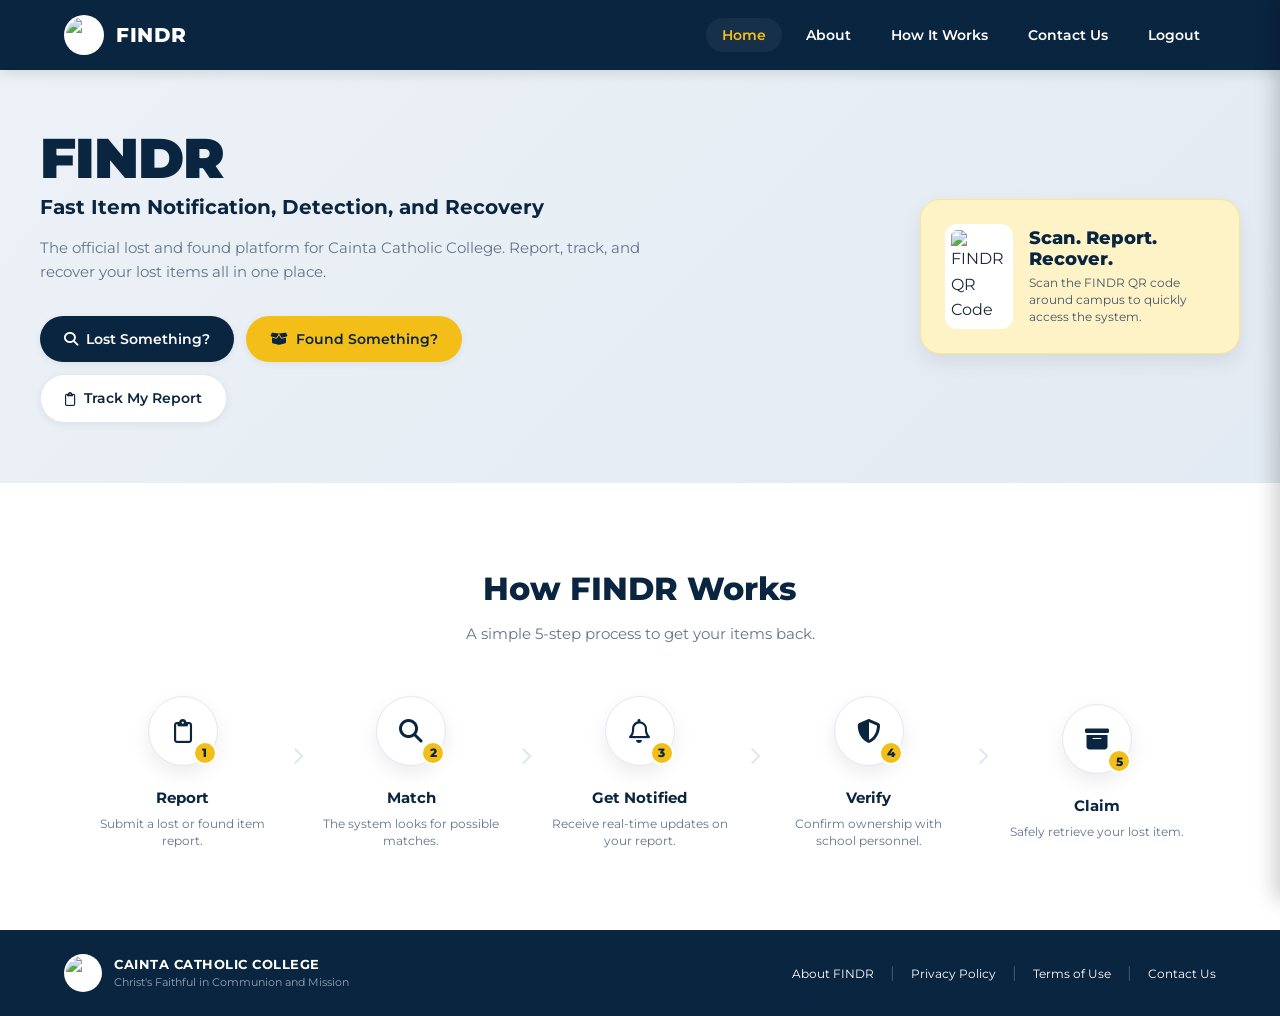
==== frontend/dashboard/dashboard.html @ 92740229 "Initial commit: project structure, requirements, seed script, and configs" ====
<!DOCTYPE html>
<html lang="en">
<head>
    <meta charset="UTF-8">
    <meta name="viewport" content="width=device-width, initial-scale=1.0">
    <title>FINDR | Home</title>
    <link href="https://fonts.googleapis.com/css2?family=Montserrat:wght@400;500;600;700;800;900&display=swap" rel="stylesheet">
    <link rel="stylesheet" href="https://cdnjs.cloudflare.com/ajax/libs/font-awesome/6.4.0/css/all.min.css">
    <link rel="stylesheet" href="styledash.css">
</head>
<body>

    <header class="navbar-wrapper">
        <nav class="navbar">
            <div class="brand">
                <a href="#home">
                    <img src="https://www.caintacatholiccollege.edu.ph/wp-content/uploads/2023/09/seal2-1.png" alt="CCC Logo" class="brand-logo">
                    <span>FINDR</span>
                </a>
            </div>

            <ul class="nav-links hide-on-mobile">
                <li><a href="#home" class="active">Home</a></li>
                <li><a href="#about">About</a></li>
                <li><a href="#how-it-works">How It Works</a></li>
                <li><a href="#contact">Contact Us</a></li>
                <li><a href="#" class="btn-logout">Logout</a></li>
            </ul>

            <button class="menu-button" onclick="toggleSidebar()" aria-label="Open menu">
                <i class="fa-solid fa-bars"></i>
            </button>
        </nav>
    </header>

    <div class="overlay" id="overlay" onclick="toggleSidebar()"></div>
    <aside class="sidebar" id="sidebar">
        <button class="close-button" onclick="toggleSidebar()" aria-label="Close menu">
            <i class="fa-solid fa-xmark"></i>
        </button>
        <ul class="sidebar-links">
            <li><a href="#home" onclick="toggleSidebar()">Home</a></li>
            <li><a href="#about" onclick="toggleSidebar()">About</a></li>
            <li><a href="#how-it-works" onclick="toggleSidebar()">How It Works</a></li>
            <li><a href="#contact" onclick="toggleSidebar()">Contact Us</a></li>
            <li><a href="#" onclick="toggleSidebar()">Logout</a></li>
        </ul>
    </aside>

    <main>

        <section class="hero" id="home">
            <div class="hero-container">
                <div class="hero-text">
                    <h1 class="hero-title">FINDR</h1>
                    <h2 class="hero-subtitle">Fast Item Notification, Detection, and Recovery</h2>
                    <p class="hero-description">
                        The official lost and found platform for Cainta Catholic College. Report, track, and recover your lost items all in one place.
                    </p>
                    <div class="hero-buttons">
                        <a href="#" class="btn btn-dark">
                            <i class="fa-solid fa-magnifying-glass"></i> Lost Something?
                        </a>
                        <a href="#" class="btn btn-yellow">
                            <i class="fa-solid fa-box-open"></i> Found Something?
                        </a>
                        <a href="#" class="btn btn-white">
                            <i class="fa-regular fa-clipboard"></i> Track My Report
                        </a>
                    </div>
                </div>

                <div class="qr-card">
                    <div class="qr-code">
                        <img src="https://api.qrserver.com/v1/create-qr-code/?size=120x120&data=https://findr.ccc.edu.ph" alt="FINDR QR Code">
                    </div>
                    <div class="qr-info">
                        <h3>Scan. Report.<br>Recover.</h3>
                        <p>Scan the FINDR QR code around campus to quickly access the system.</p>
                    </div>
                </div>
            </div>
        </section>

        <section class="how-it-works" id="how-it-works">
            <div class="section-header">
                <h2 class="section-title">How FINDR Works</h2>
                <p class="section-desc">A simple 5-step process to get your items back.</p>
            </div>

            <div class="steps-wrapper">
                <div class="step-item">
                    <div class="step-icon-box">
                        <i class="fa-regular fa-clipboard"></i>
                        <span class="step-badge">1</span>
                    </div>
                    <h3 class="step-title">Report</h3>
                    <p class="step-text">Submit a lost or found item report.</p>
                </div>

                <div class="step-arrow"><i class="fa-solid fa-chevron-right"></i></div>

                <div class="step-item">
                    <div class="step-icon-box">
                        <i class="fa-solid fa-magnifying-glass"></i>
                        <span class="step-badge">2</span>
                    </div>
                    <h3 class="step-title">Match</h3>
                    <p class="step-text">The system looks for possible matches.</p>
                </div>

                <div class="step-arrow"><i class="fa-solid fa-chevron-right"></i></div>

                <div class="step-item">
                    <div class="step-icon-box">
                        <i class="fa-regular fa-bell"></i>
                        <span class="step-badge">3</span>
                    </div>
                    <h3 class="step-title">Get Notified</h3>
                    <p class="step-text">Receive real-time updates on your report.</p>
                </div>

                <div class="step-arrow"><i class="fa-solid fa-chevron-right"></i></div>

                <div class="step-item">
                    <div class="step-icon-box">
                        <i class="fa-solid fa-shield-halved"></i>
                        <span class="step-badge">4</span>
                    </div>
                    <h3 class="step-title">Verify</h3>
                    <p class="step-text">Confirm ownership with school personnel.</p>
                </div>

                <div class="step-arrow"><i class="fa-solid fa-chevron-right"></i></div>

                <div class="step-item">
                    <div class="step-icon-box">
                        <i class="fa-solid fa-box-archive"></i>
                        <span class="step-badge">5</span>
                    </div>
                    <h3 class="step-title">Claim</h3>
                    <p class="step-text">Safely retrieve your lost item.</p>
                </div>
            </div>
        </section>
    </main>

    <footer id="contact">
        <div class="footer-container">
            <div class="footer-brand">
                <img src="https://www.caintacatholiccollege.edu.ph/wp-content/uploads/2023/09/seal2-1.png" alt="CCC Crest">
                <div class="footer-brand-text">
                    <strong>CAINTA CATHOLIC COLLEGE</strong>
                    <span>Christ's Faithful in Communion and Mission</span>
                </div>
            </div>

            <ul class="footer-links">
                <li><a href="#about">About FINDR</a></li>
                <li><a href="#privacy-policy">Privacy Policy</a></li>
                <li><a href="#terms-of-use">Terms of Use</a></li>
                <li><a href="#contact">Contact Us</a></li>
            </ul>
        </div>
    </footer>

    <script>
        function toggleSidebar() {
            const sidebar = document.getElementById('sidebar');
            const overlay = document.getElementById('overlay');
            sidebar.classList.toggle('active');
            overlay.classList.toggle('active');
        }
    </script>
</body>
</html>
---- frontend/dashboard/styledash.css ----
@import url('https://fonts.googleapis.com/css2?family=Montserrat:wght@400;500;600;700;800;900&display=swap');

:root {
    --primary: #0A2540;
    --primary-hover: #0d3257;
    --accent-yellow: #F4BE19;
    --accent-yellow-hover: #e0ac10;
    --text-dark: #1e293b;
    --text-muted: #64748b;
    --text-light: #f8fafc;
    --white: #ffffff;
    --border-color: #e2e8f0;
    --shadow-sm: 0 2px 8px rgba(0, 0, 0, 0.06);
    --shadow-md: 0 8px 20px rgba(0, 0, 0, 0.08);
    --transition: all 0.25s ease-in-out;
}

/* Reset & Base Styles */
* {
    margin: 0;
    padding: 0;
    box-sizing: border-box;
    font-family: 'Montserrat', sans-serif;
}

html {
    scroll-behavior: smooth;
}

body {
    min-height: 100vh;
    margin: auto;
    line-height: 1.6;
    background-color: #f8fafc;
    color: var(--text-dark);
    display: flex;
    flex-direction: column;
    padding-top: 70px;
    position: relative;
}

body::before {
    content: "";
    position: absolute;
    inset: 0;
    background: url("https://www.caintacatholiccollege.edu.ph/wp-content/uploads/2023/09/SHS_Building.jpg") center/cover no-repeat;
    opacity: 100%;
    z-index: -1;
    pointer-events: none;
}

.navbar-wrapper {
    position: fixed;
    top: 0;
    left: 0;
    width: 100%;
    height: 70px;
    background-color: var(--primary);
    box-shadow: 0 4px 12px rgba(0, 0, 0, 0.1);
    z-index: 1000;
}

.navbar {
    max-width: 1200px;
    height: 100%;
    margin: 0 auto;
    padding: 0 24px;
    display: flex;
    justify-content: space-between;
    align-items: center;
}

ul.navbar {
    display: flex;
    justify-content: flex-end; 
    align-items: center;
    list-style: none;
    height: 70px; 
    width: 100%;
    margin: 0;
    padding: 0;
}

ul.navbar li.brand {
    margin-right: auto; 
}

ul.navbar li.brand a {
    display: flex;
    align-items: center;
    gap: 10px;
    font-weight: 700;
    font-size: 1.25rem;
    color: var(--white);
    text-decoration: none;
}

ul.navbar li {
    height: 100%;
}

ul.navbar li a {
    height: 100%;
    padding: 0 15px;
    display: flex;
    align-items: center;
    color: var(--white);
    text-decoration: none;
    font-weight: 500;
    transition: background-color var(--transition-speed);
}

ul.navbar li a:hover {
    background-color: var(--primary-hover);
}

.brand a {
    display: flex;
    align-items: center;
    gap: 12px;
    color: var(--white);
    font-size: 1.25rem;
    font-weight: 800;
    text-decoration: none;
    letter-spacing: 0.5px;
}

.brand-logo {
    height: 40px;
    width: 40px;
    border-radius: 50%;
    background: var(--white);
    padding: 2px;
}

.nav-links {
    display: flex;
    align-items: center;
    gap: 8px;
    list-style: none;
}

.nav-links a {
    color: var(--white);
    text-decoration: none;
    font-size: 14px;
    font-weight: 600;
    padding: 8px 16px;
    border-radius: 20px;
    transition: var(--transition);
}

.nav-links a:hover, 
.nav-links a.active {
    color: var(--accent-yellow);
    background-color: rgba(255, 255, 255, 0.05);
}

.menu-button {
    display: none;
    background: none;
    border: none;
    color: var(--white);
    font-size: 24px;
    cursor: pointer;
}

.overlay {
    position: fixed;
    inset: 0;
    background: rgba(0, 0, 0, 0.4);
    backdrop-filter: blur(4px);
    z-index: 1001;
    opacity: 0;
    visibility: hidden;
    transition: var(--transition);
}

.overlay.active {
    opacity: 1;
    visibility: visible;
}

.sidebar {
    position: fixed;
    top: 0;
    right: 0;
    height: 100vh;
    width: 280px;
    background-color: var(--primary);
    box-shadow: -5px 0 20px rgba(0, 0, 0, 0.2);
    z-index: 1002;
    padding: 24px;
    transform: translateX(100%);
    transition: transform 0.3s cubic-bezier(0.4, 0, 0.2, 1);
}

.sidebar.active {
    transform: translateX(0);
}

.close-button {
    background: none;
    border: none;
    color: var(--white);
    font-size: 24px;
    float: right;
    cursor: pointer;
    margin-bottom: 24px;
}

.sidebar-links {
    list-style: none;
    clear: both;
}

.sidebar-links a {
    display: block;
    padding: 14px 0;
    color: var(--white);
    text-decoration: none;
    font-size: 16px;
    font-weight: 600;
    border-bottom: 1px solid rgba(255, 255, 255, 0.1);
    transition: var(--transition);
}

.sidebar-links a:hover {
    color: var(--accent-yellow);
    padding-left: 8px;
}

.hero {
    padding: 60px 24px;
    background: linear-gradient(135deg, rgba(235, 241, 246, 0.95) 0%, rgba(225, 233, 242, 0.95) 100%);
}

.hero-container {
    max-width: 1200px;
    margin: 0 auto;
    display: flex;
    justify-content: space-between;
    align-items: center;
    gap: 40px;
}

.hero-text {
    flex: 1;
    max-width: 600px;
}

.hero-title {
    font-size: 3.5rem;
    font-weight: 900;
    color: var(--primary);
    line-height: 1;
    margin-bottom: 8px;
    letter-spacing: -1px;
}

.hero-subtitle {
    font-size: 1.25rem;
    font-weight: 700;
    color: var(--primary);
    margin-bottom: 16px;
    line-height: 1.3;
}

.hero-description {
    font-size: 15px;
    color: var(--text-muted);
    margin-bottom: 32px;
}

.hero-buttons {
    display: flex;
    gap: 12px;
    flex-wrap: wrap;
}

.btn {
    padding: 12px 24px;
    border-radius: 30px;
    font-weight: 600;
    font-size: 14px;
    text-decoration: none;
    display: inline-flex;
    align-items: center;
    gap: 8px;
    transition: var(--transition);
    box-shadow: var(--shadow-sm);
}

.btn:hover {
    transform: translateY(-2px);
    box-shadow: var(--shadow-md);
}

.btn-dark {
    background-color: var(--primary);
    color: var(--white);
}

.btn-dark:hover {
    background-color: var(--primary-hover);
}

.btn-yellow {
    background-color: var(--accent-yellow);
    color: var(--primary);
}

.btn-yellow:hover {
    background-color: var(--accent-yellow-hover);
}

.btn-white {
    background-color: var(--white);
    color: var(--primary);
    border: 1px solid var(--border-color);
}

.btn-white:hover {
    background-color: var(--text-light);
}

.qr-card {
    flex: 0 0 320px;
    background-color: #fef3c7;
    border: 1px solid #fde68a;
    border-radius: 20px;
    padding: 24px;
    display: flex;
    gap: 16px;
    align-items: center;
    box-shadow: var(--shadow-md);
}

.qr-code img {
    border-radius: 12px;
    background: var(--white);
    padding: 6px;
    display: block;
}

.qr-info h3 {
    font-size: 1.1rem;
    font-weight: 800;
    color: var(--primary);
    line-height: 1.2;
    margin-bottom: 6px;
}

.qr-info p {
    font-size: 12px;
    color: #475569;
    line-height: 1.4;
}

.how-it-works {
    padding: 80px 24px;
    background-color: var(--white);
}

.section-header {
    text-align: center;
    margin-bottom: 50px;
}

.section-title {
    font-size: 2rem;
    font-weight: 800;
    color: var(--primary);
    margin-bottom: 8px;
}

.section-desc {
    font-size: 15px;
    color: var(--text-muted);
}

.steps-wrapper {
    max-width: 1100px;
    margin: 0 auto;
    display: flex;
    align-items: center;
    justify-content: space-between;
    gap: 16px;
}

.step-item {
    flex: 1;
    display: flex;
    flex-direction: column;
    align-items: center;
    text-align: center;
}

.step-icon-box {
    width: 70px;
    height: 70px;
    background-color: var(--white);
    border-radius: 50%;
    display: flex;
    justify-content: center;
    align-items: center;
    box-shadow: var(--shadow-md);
    margin-bottom: 20px;
    position: relative;
    color: var(--primary);
    font-size: 24px;
    border: 1px solid var(--border-color);
}

.step-badge {
    position: absolute;
    bottom: 0;
    right: 0;
    width: 24px;
    height: 24px;
    background-color: var(--accent-yellow);
    color: var(--primary);
    border-radius: 50%;
    font-size: 12px;
    font-weight: 800;
    display: flex;
    justify-content: center;
    align-items: center;
    border: 2px solid var(--white);
}

.step-title {
    font-size: 15px;
    font-weight: 700;
    color: var(--primary);
    margin-bottom: 6px;
}

.step-text {
    font-size: 12px;
    color: var(--text-muted);
    line-height: 1.4;
}

.step-arrow {
    color: var(--border-color);
    font-size: 18px;
    margin-top: -30px;
}

footer {
    background-color: var(--primary);
    color: var(--white);
    padding: 24px 0;
    margin-top: auto;
}

.footer-container {
    max-width: 1200px;
    margin: 0 auto;
    padding: 0 24px;
    display: flex;
    justify-content: space-between;
    align-items: center;
    flex-wrap: wrap;
    gap: 20px;
}

.footer-brand {
    display: flex;
    align-items: center;
    gap: 12px;
}

.footer-brand img {
    height: 38px;
    width: 38px;
    border-radius: 50%;
    background: var(--white);
    padding: 2px;
}

.footer-brand-text {
    display: flex;
    flex-direction: column;
}

.footer-brand-text strong {
    font-size: 13px;
    letter-spacing: 0.5px;
}

.footer-brand-text span {
    font-size: 11px;
    color: #94a3b8;
}

.footer-links {
    display: flex;
    align-items: center;
    gap: 16px;
    list-style: none;
}

.footer-links li:not(:last-child)::after {
    content: "|";
    margin-left: 16px;
    color: #475569;
}

.footer-links a {
    color: var(--white);
    text-decoration: none;
    font-size: 12px;
    transition: var(--transition);
}

.footer-links a:hover {
    color: var(--accent-yellow);
}

@media (max-width: 992px) {
    .hide-on-mobile {
        display: none;
    }

    .menu-button {
        display: block;
    }

    .hero-container {
        flex-direction: column;
        text-align: center;
    }

    .hero-text {
        max-width: 100%;
    }

    .hero-buttons {
        justify-content: center;
    }

    .qr-card {
        width: 100%;
        max-width: 400px;
    }

    .steps-wrapper {
        flex-direction: column;
        gap: 32px;
    }

    .step-arrow {
        transform: rotate(90deg);
        margin-top: 0;
    }
}

@media (max-width: 600px) {
    .hero-title {
        font-size: 2.5rem;
    }

    .footer-container {
        flex-direction: column;
        text-align: center;
    }

    .footer-brand {
        flex-direction: column;
    }

    .footer-links {
        flex-wrap: wrap;
        justify-content: center;
    }

    .footer-links li:not(:last-child)::after {
        display: none;
    }
}
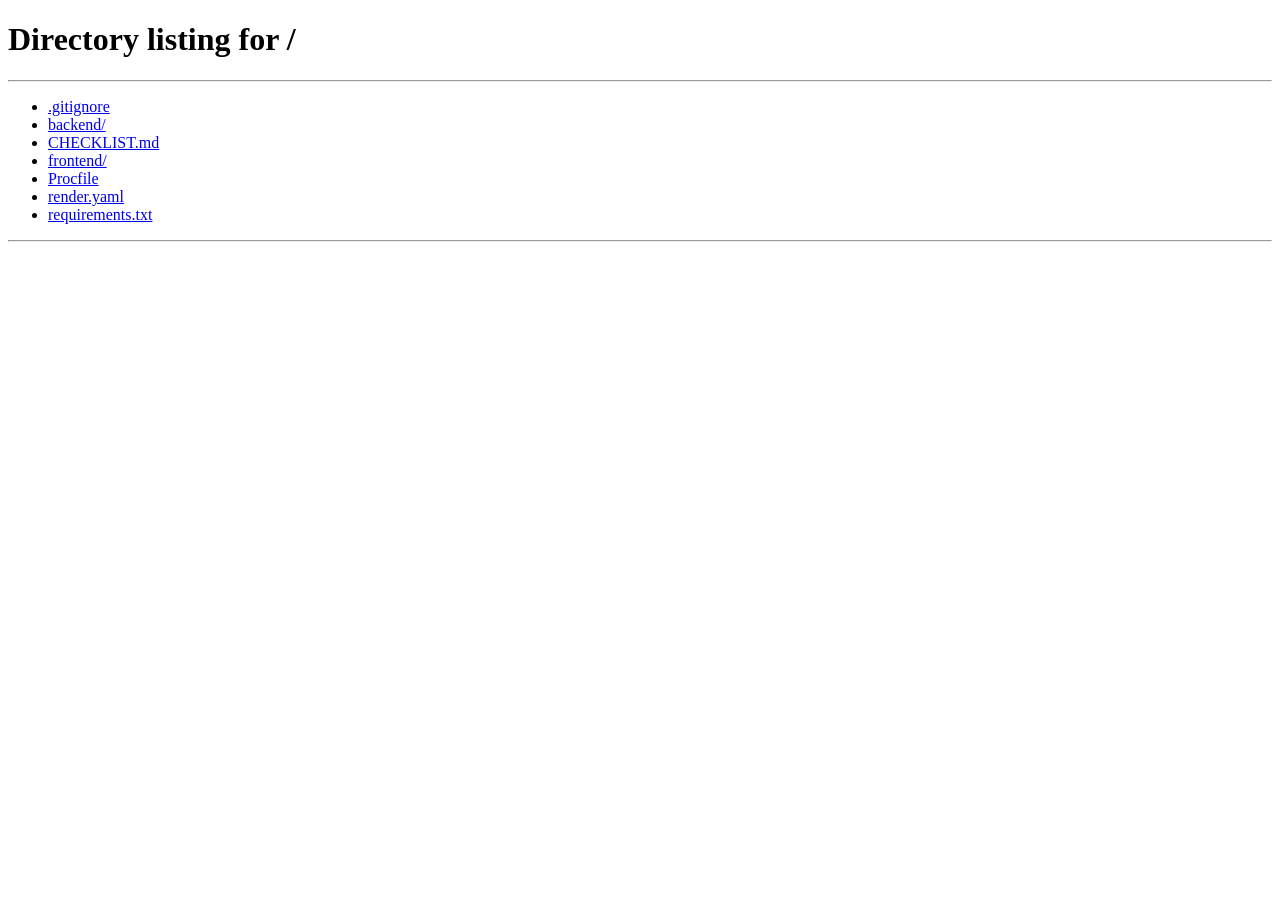
==== commit 5843811f: "feat(frontend): implement Stage 4 login & registration with new #FFCE1B palette" ====
--- a/frontend/dashboard/dashboard.html
+++ b/frontend/dashboard/dashboard.html
@@ -21,10 +21,9 @@
 
             <ul class="nav-links hide-on-mobile">
                 <li><a href="#home" class="active">Home</a></li>
-                <li><a href="#about">About</a></li>
                 <li><a href="#how-it-works">How It Works</a></li>
                 <li><a href="#contact">Contact Us</a></li>
-                <li><a href="#" class="btn-logout">Logout</a></li>
+                <li><a href="#" class="btn-logout" id="logout-btn">Logout</a></li>
             </ul>
 
             <button class="menu-button" onclick="toggleSidebar()" aria-label="Open menu">
@@ -40,10 +39,9 @@
         </button>
         <ul class="sidebar-links">
             <li><a href="#home" onclick="toggleSidebar()">Home</a></li>
-            <li><a href="#about" onclick="toggleSidebar()">About</a></li>
             <li><a href="#how-it-works" onclick="toggleSidebar()">How It Works</a></li>
             <li><a href="#contact" onclick="toggleSidebar()">Contact Us</a></li>
-            <li><a href="#" onclick="toggleSidebar()">Logout</a></li>
+            <li><a href="#" id="sidebar-logout-btn" onclick="toggleSidebar()">Logout</a></li>
         </ul>
     </aside>
 
@@ -156,7 +154,6 @@
             </div>
 
             <ul class="footer-links">
-                <li><a href="#about">About FINDR</a></li>
                 <li><a href="#privacy-policy">Privacy Policy</a></li>
                 <li><a href="#terms-of-use">Terms of Use</a></li>
                 <li><a href="#contact">Contact Us</a></li>
@@ -164,6 +161,7 @@
         </div>
     </footer>
 
+    <script src="scriptdash.js"></script>
     <script>
         function toggleSidebar() {
             const sidebar = document.getElementById('sidebar');
--- a/frontend/dashboard/styledash.css
+++ b/frontend/dashboard/styledash.css
@@ -1,17 +1,18 @@
 @import url('https://fonts.googleapis.com/css2?family=Montserrat:wght@400;500;600;700;800;900&display=swap');
 
 :root {
-    --primary: #0A2540;
-    --primary-hover: #0d3257;
-    --accent-yellow: #F4BE19;
-    --accent-yellow-hover: #e0ac10;
-    --text-dark: #1e293b;
-    --text-muted: #64748b;
-    --text-light: #f8fafc;
-    --white: #ffffff;
-    --border-color: #e2e8f0;
-    --shadow-sm: 0 2px 8px rgba(0, 0, 0, 0.06);
-    --shadow-md: 0 8px 20px rgba(0, 0, 0, 0.08);
+    --primary: #0B2038;
+    --primary-hover: #133256;
+    --accent-yellow: #FFCE1B;
+    --accent-yellow-hover: #E5B710;
+    --accent-gold-dark: #C89C06;
+    --text-dark: #0F172A;
+    --text-muted: #64748B;
+    --text-light: #F8FAFC;
+    --white: #FFFFFF;
+    --border-color: #E2E8F0;
+    --shadow-sm: 0 2px 8px rgba(11, 32, 56, 0.06);
+    --shadow-md: 0 8px 20px rgba(11, 32, 56, 0.1);
     --transition: all 0.25s ease-in-out;
 }
 
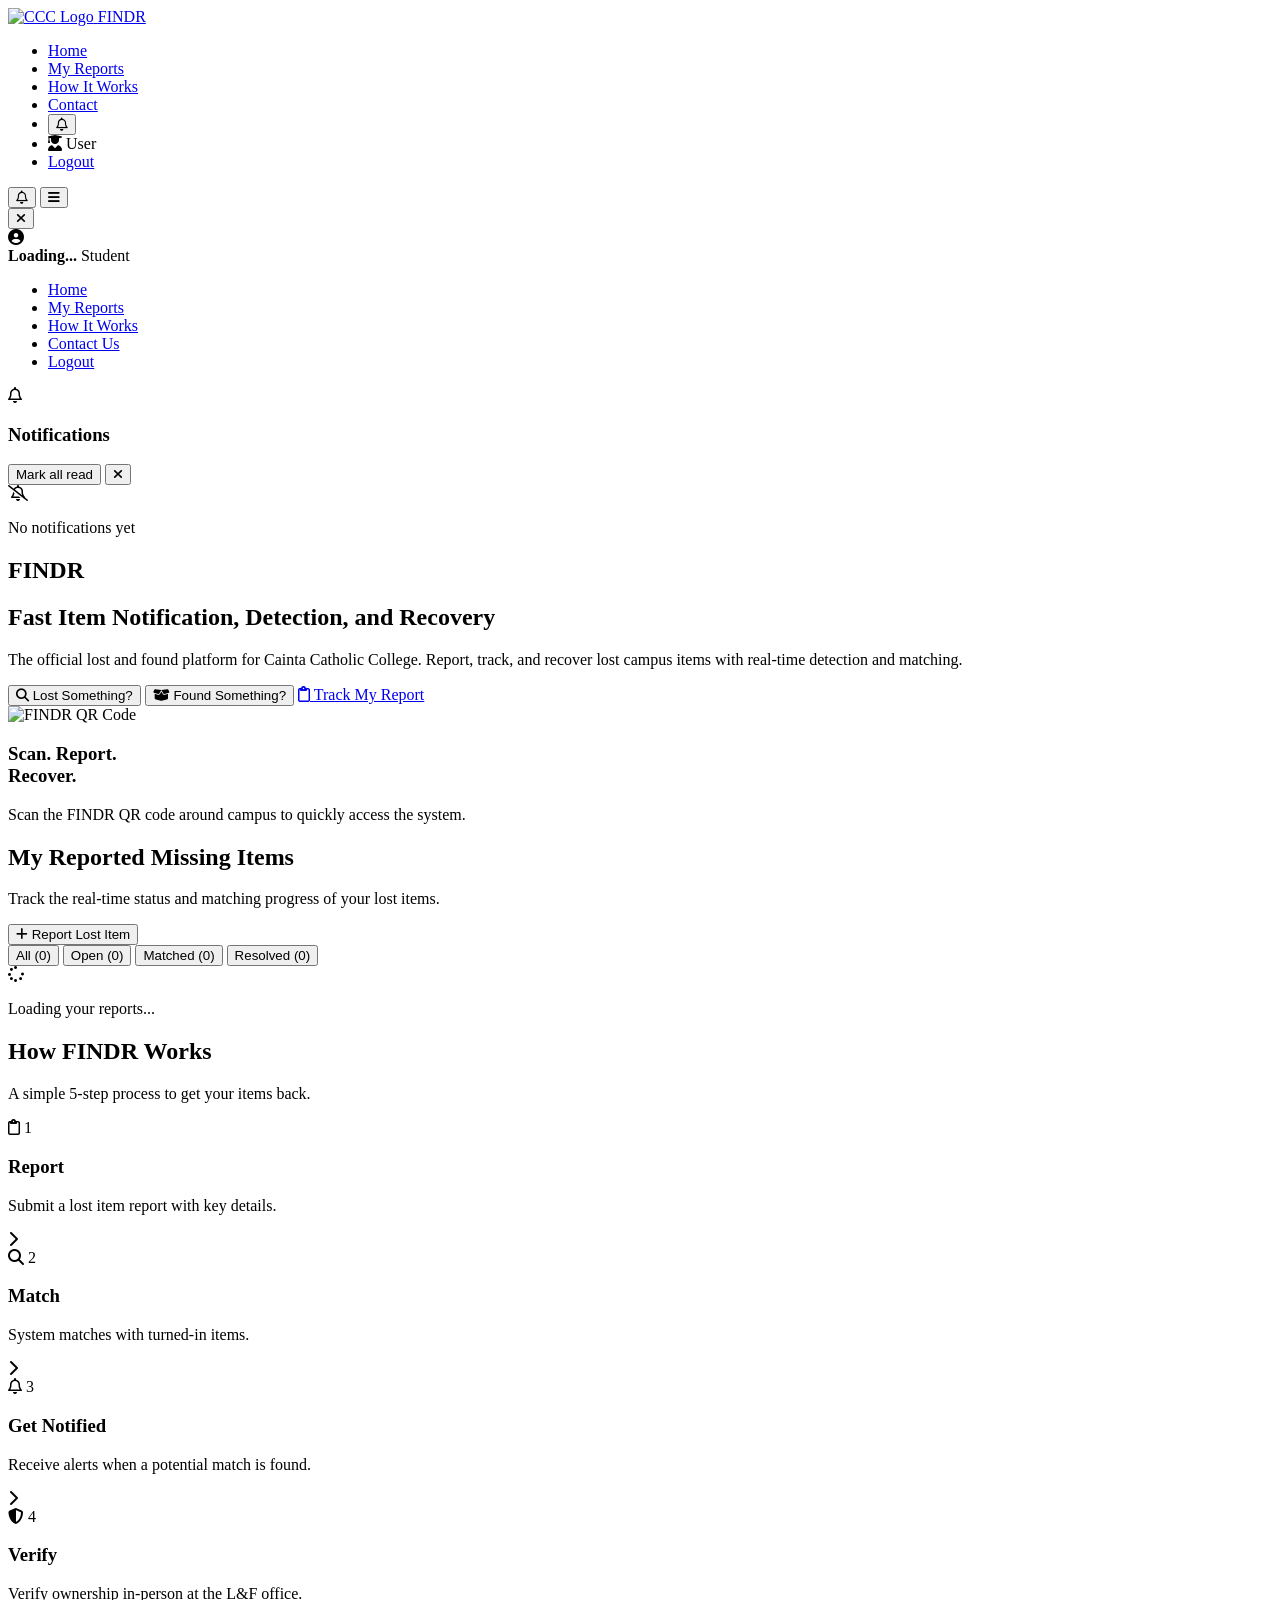
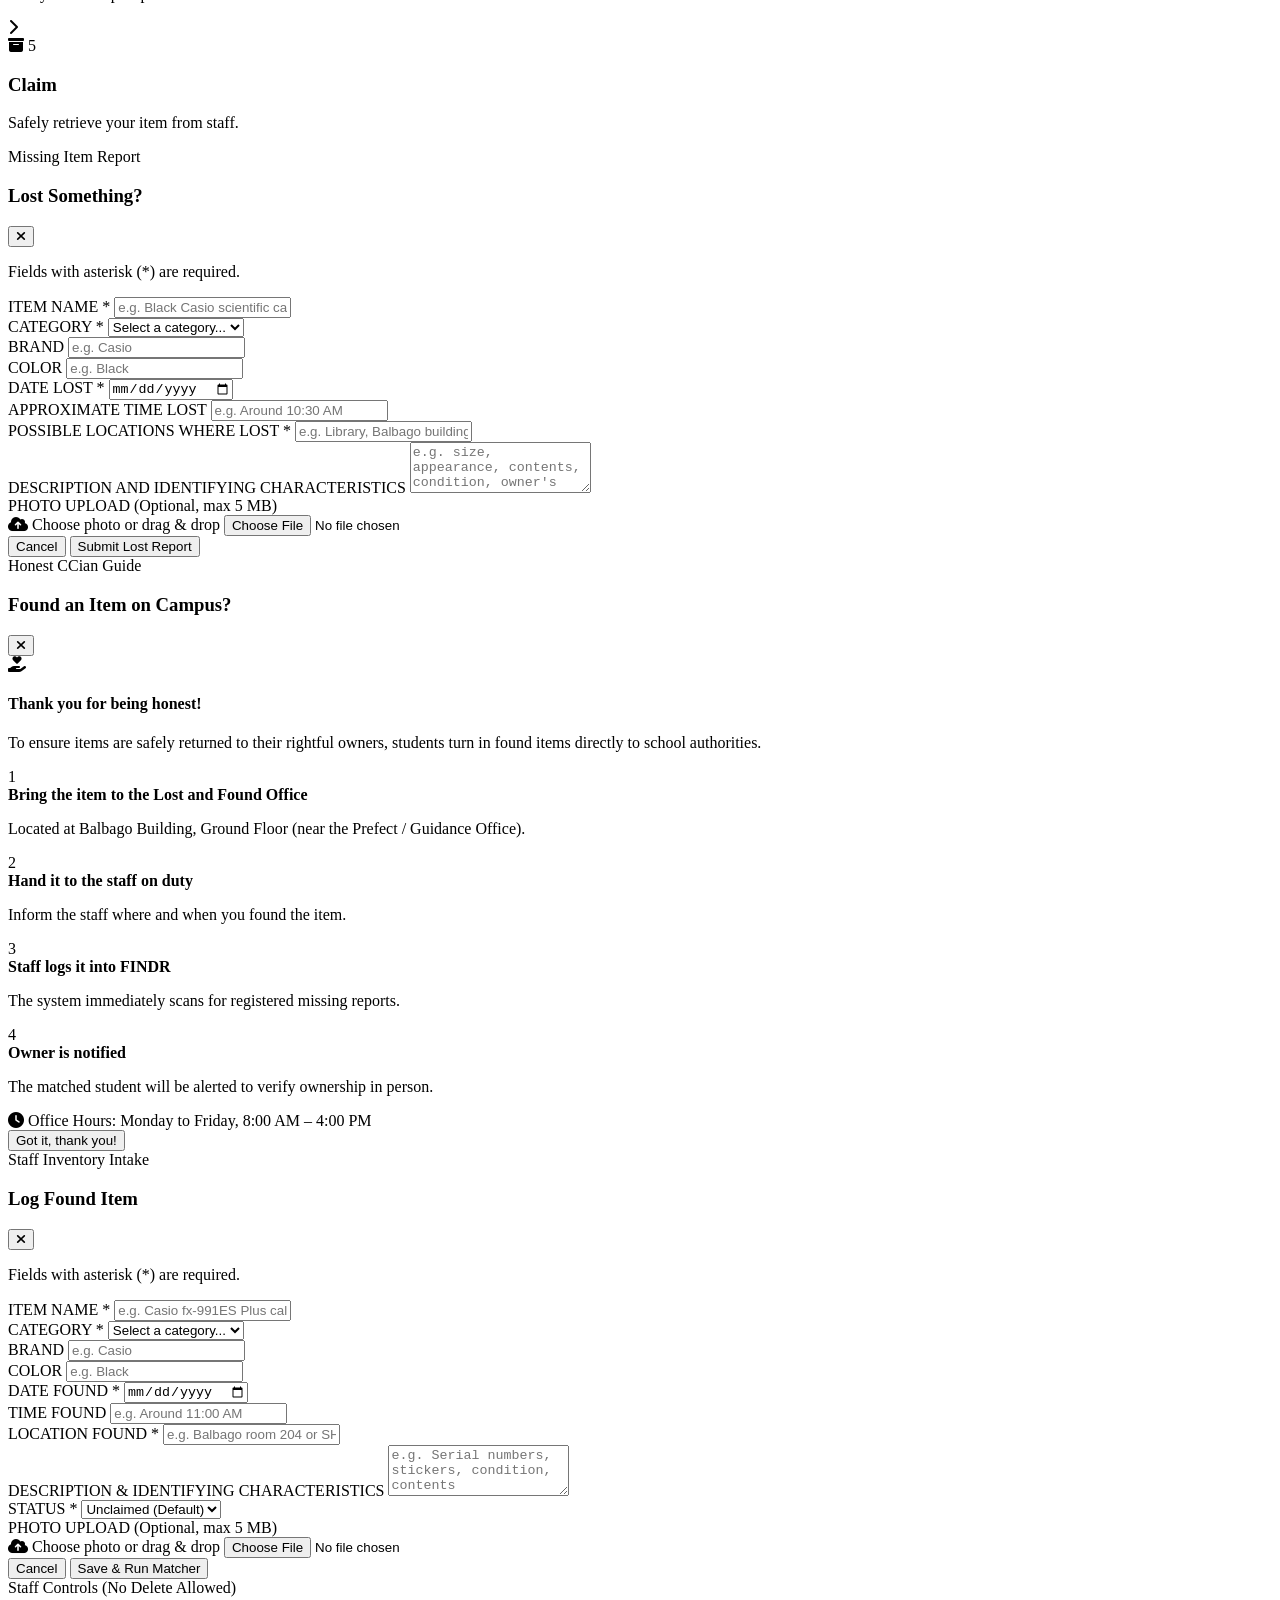
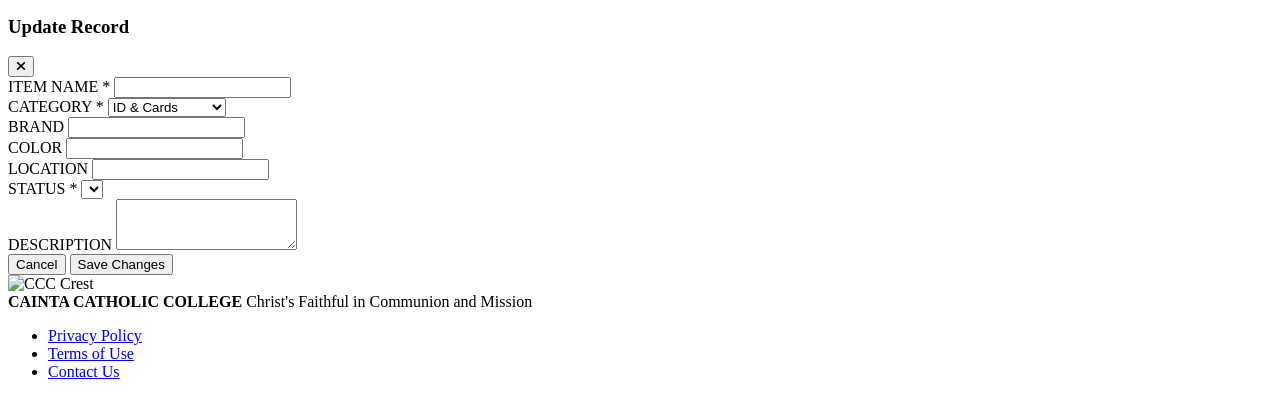
==== commit b6874bed: "fix(static): add explicit routes for style.css, script.js, styledash.css, and scriptdash.js" ====
--- a/frontend/dashboard/dashboard.html
+++ b/frontend/dashboard/dashboard.html
@@ -3,13 +3,14 @@
 <head>
     <meta charset="UTF-8">
     <meta name="viewport" content="width=device-width, initial-scale=1.0">
-    <title>FINDR | Home</title>
+    <title>FINDR | Campus Lost & Found</title>
     <link href="https://fonts.googleapis.com/css2?family=Montserrat:wght@400;500;600;700;800;900&display=swap" rel="stylesheet">
     <link rel="stylesheet" href="https://cdnjs.cloudflare.com/ajax/libs/font-awesome/6.4.0/css/all.min.css">
-    <link rel="stylesheet" href="styledash.css">
+    <link rel="stylesheet" href="/styledash.css">
 </head>
 <body>
 
+    <!-- Fixed Header -->
     <header class="navbar-wrapper">
         <nav class="navbar">
             <div class="brand">
@@ -21,48 +22,109 @@
 
             <ul class="nav-links hide-on-mobile">
                 <li><a href="#home" class="active">Home</a></li>
+                <!-- Nav link dynamically labeled for student vs staff -->
+                <li><a href="#main-section" id="nav-main-link">My Reports</a></li>
                 <li><a href="#how-it-works">How It Works</a></li>
-                <li><a href="#contact">Contact Us</a></li>
+                <li><a href="#contact">Contact</a></li>
+                
+                <!-- Notification Bell -->
+                <li>
+                    <button class="notif-btn" id="notif-toggle-btn" aria-label="Notifications" title="Notifications">
+                        <i class="fa-regular fa-bell"></i>
+                        <span class="notif-badge" id="notif-badge" style="display: none;">0</span>
+                    </button>
+                </li>
+
+                <!-- User Profile Pill -->
+                <li class="user-pill-item">
+                    <div class="user-pill">
+                        <i class="fa-solid fa-user-graduate" id="user-role-icon"></i>
+                        <span id="user-display-name">User</span>
+                    </div>
+                </li>
+
                 <li><a href="#" class="btn-logout" id="logout-btn">Logout</a></li>
             </ul>
 
-            <button class="menu-button" onclick="toggleSidebar()" aria-label="Open menu">
-                <i class="fa-solid fa-bars"></i>
-            </button>
+            <div class="mobile-actions">
+                <button class="notif-btn" id="mobile-notif-btn" aria-label="Notifications">
+                    <i class="fa-regular fa-bell"></i>
+                    <span class="notif-badge" id="mobile-notif-badge" style="display: none;">0</span>
+                </button>
+                <button class="menu-button" onclick="toggleSidebar()" aria-label="Open menu">
+                    <i class="fa-solid fa-bars"></i>
+                </button>
+            </div>
         </nav>
     </header>
 
+    <!-- Mobile Sidebar -->
     <div class="overlay" id="overlay" onclick="toggleSidebar()"></div>
     <aside class="sidebar" id="sidebar">
         <button class="close-button" onclick="toggleSidebar()" aria-label="Close menu">
             <i class="fa-solid fa-xmark"></i>
         </button>
+        <div class="sidebar-user">
+            <i class="fa-solid fa-circle-user"></i>
+            <div>
+                <strong id="sidebar-user-name">Loading...</strong>
+                <span id="sidebar-user-role">Student</span>
+            </div>
+        </div>
         <ul class="sidebar-links">
             <li><a href="#home" onclick="toggleSidebar()">Home</a></li>
+            <li><a href="#main-section" id="sidebar-main-link" onclick="toggleSidebar()">My Reports</a></li>
             <li><a href="#how-it-works" onclick="toggleSidebar()">How It Works</a></li>
             <li><a href="#contact" onclick="toggleSidebar()">Contact Us</a></li>
             <li><a href="#" id="sidebar-logout-btn" onclick="toggleSidebar()">Logout</a></li>
         </ul>
     </aside>
 
+    <!-- Notification Drawer -->
+    <div class="drawer-overlay" id="notif-overlay"></div>
+    <aside class="notif-drawer" id="notif-drawer">
+        <div class="drawer-header">
+            <div class="drawer-title">
+                <i class="fa-regular fa-bell"></i>
+                <h3>Notifications</h3>
+            </div>
+            <div class="drawer-actions">
+                <button class="btn-text" id="mark-all-read-btn">Mark all read</button>
+                <button class="btn-close-drawer" id="close-notif-btn" aria-label="Close notifications">
+                    <i class="fa-solid fa-xmark"></i>
+                </button>
+            </div>
+        </div>
+        <div class="notif-list" id="notif-list">
+            <div class="empty-state">
+                <i class="fa-regular fa-bell-slash"></i>
+                <p>No notifications yet</p>
+            </div>
+        </div>
+    </aside>
+
+    <!-- Main Content -->
     <main>
-
+        <!-- Hero Section -->
         <section class="hero" id="home">
             <div class="hero-container">
                 <div class="hero-text">
                     <h1 class="hero-title">FINDR</h1>
                     <h2 class="hero-subtitle">Fast Item Notification, Detection, and Recovery</h2>
                     <p class="hero-description">
-                        The official lost and found platform for Cainta Catholic College. Report, track, and recover your lost items all in one place.
+                        The official lost and found platform for Cainta Catholic College. Report, track, and recover lost campus items with real-time detection and matching.
                     </p>
                     <div class="hero-buttons">
-                        <a href="#" class="btn btn-dark">
+                        <!-- Student Button (hidden for staff) -->
+                        <button type="button" class="btn btn-dark" id="btn-open-lost-modal">
                             <i class="fa-solid fa-magnifying-glass"></i> Lost Something?
-                        </a>
-                        <a href="#" class="btn btn-yellow">
+                        </button>
+                        <!-- Found Button: Student sees info card, Staff opens logging form -->
+                        <button type="button" class="btn btn-yellow" id="btn-open-found-modal">
                             <i class="fa-solid fa-box-open"></i> Found Something?
-                        </a>
-                        <a href="#" class="btn btn-white">
+                        </button>
+                        <!-- Action link: Student tracks reports, Staff opens tables -->
+                        <a href="#main-section" class="btn btn-white" id="hero-action-link">
                             <i class="fa-regular fa-clipboard"></i> Track My Report
                         </a>
                     </div>
@@ -80,6 +142,213 @@
             </div>
         </section>
 
+        <!-- ========================================== -->
+        <!-- VIEW 1: STUDENT VIEW (Default for Students) -->
+        <!-- ========================================== -->
+        <section class="reports-section" id="student-section">
+            <div class="section-container" id="main-section">
+                <div class="section-header-flex">
+                    <div>
+                        <h2 class="section-title">My Reported Missing Items</h2>
+                        <p class="section-desc">Track the real-time status and matching progress of your lost items.</p>
+                    </div>
+                    <button class="btn btn-yellow" id="btn-quick-report">
+                        <i class="fa-solid fa-plus"></i> Report Lost Item
+                    </button>
+                </div>
+
+                <!-- Status Filter Tabs -->
+                <div class="filter-tabs">
+                    <button class="tab-btn active" data-filter="all">All (<span id="count-all">0</span>)</button>
+                    <button class="tab-btn" data-filter="open">Open (<span id="count-open">0</span>)</button>
+                    <button class="tab-btn" data-filter="matched">Matched (<span id="count-matched">0</span>)</button>
+                    <button class="tab-btn" data-filter="resolved">Resolved (<span id="count-resolved">0</span>)</button>
+                </div>
+
+                <!-- Tickets Grid -->
+                <div class="tickets-grid" id="tickets-grid">
+                    <div class="loading-state">
+                        <i class="fa-solid fa-spinner fa-spin"></i>
+                        <p>Loading your reports...</p>
+                    </div>
+                </div>
+            </div>
+        </section>
+
+        <!-- ========================================== -->
+        <!-- VIEW 2: STAFF VIEW (Displayed for Staff)   -->
+        <!-- ========================================== -->
+        <section class="reports-section" id="staff-section" style="display: none;">
+            <div class="section-container">
+                <div class="section-header-flex">
+                    <div>
+                        <h2 class="section-title">Staff Management Hub</h2>
+                        <p class="section-desc">Manage campus found inventory, monitor student reports, and process verified claims.</p>
+                    </div>
+                    <button class="btn btn-yellow" id="btn-staff-quick-log">
+                        <i class="fa-solid fa-box-archive"></i> Log Found Item
+                    </button>
+                </div>
+
+                <!-- Staff Statistics Overview -->
+                <div class="stats-grid">
+                    <div class="stat-card">
+                        <div class="stat-icon stat-icon-blue">
+                            <i class="fa-solid fa-box-open"></i>
+                        </div>
+                        <div>
+                            <span class="stat-value" id="stat-found-count">0</span>
+                            <span class="stat-label">Lost Items (Found)</span>
+                        </div>
+                    </div>
+                    <div class="stat-card">
+                        <div class="stat-icon stat-icon-gold">
+                            <i class="fa-solid fa-magnifying-glass"></i>
+                        </div>
+                        <div>
+                            <span class="stat-value" id="stat-missing-count">0</span>
+                            <span class="stat-label">Missing Reports</span>
+                        </div>
+                    </div>
+                    <div class="stat-card">
+                        <div class="stat-icon stat-icon-amber">
+                            <i class="fa-solid fa-handshake"></i>
+                        </div>
+                        <div>
+                            <span class="stat-value" id="stat-matches-count">0</span>
+                            <span class="stat-label">Pending Verifications</span>
+                        </div>
+                    </div>
+                    <div class="stat-card">
+                        <div class="stat-icon stat-icon-green">
+                            <i class="fa-solid fa-circle-check"></i>
+                        </div>
+                        <div>
+                            <span class="stat-value" id="stat-returned-count">0</span>
+                            <span class="stat-label">Returned Items</span>
+                        </div>
+                    </div>
+                </div>
+
+                <!-- Staff Table Navigation Tabs -->
+                <div class="staff-tabs">
+                    <button class="staff-tab-btn active" data-tab="lost-items">
+                        <i class="fa-solid fa-box"></i> Found Items Table
+                    </button>
+                    <button class="staff-tab-btn" data-tab="missing-items">
+                        <i class="fa-solid fa-clipboard-list"></i> Missing Reports Table
+                    </button>
+                    <button class="staff-tab-btn" data-tab="matches-verif">
+                        <i class="fa-solid fa-handshake-angle"></i> Matches & Verification
+                    </button>
+                    <button class="staff-tab-btn" data-tab="returned-items">
+                        <i class="fa-solid fa-circle-check"></i> Returned Items Table
+                    </button>
+                </div>
+
+                <!-- Staff Table Search & Filters -->
+                <div class="table-search-bar">
+                    <div class="search-input-wrap">
+                        <i class="fa-solid fa-magnifying-glass"></i>
+                        <input type="text" id="staff-table-search" placeholder="Search by item name, category, brand, or student...">
+                    </div>
+                    <span class="table-records-info" id="table-records-info">Showing records</span>
+                </div>
+
+                <!-- Staff Data Tables Container -->
+                <div class="table-card">
+                    <!-- Tab Pane 1: Lost Item Tickets -->
+                    <div class="table-pane active" id="pane-lost-items">
+                        <div class="table-responsive">
+                            <table class="data-table" id="table-lost-items">
+                                <thead>
+                                    <tr>
+                                        <th>ID</th>
+                                        <th>Item Name</th>
+                                        <th>Category</th>
+                                        <th>Date Found</th>
+                                        <th>Location Found</th>
+                                        <th>Status</th>
+                                        <th>Action</th>
+                                    </tr>
+                                </thead>
+                                <tbody>
+                                    <tr><td colspan="7" class="table-loading">Loading records...</td></tr>
+                                </tbody>
+                            </table>
+                        </div>
+                    </div>
+
+                    <!-- Tab Pane 2: Missing Tickets -->
+                    <div class="table-pane" id="pane-missing-items">
+                        <div class="table-responsive">
+                            <table class="data-table" id="table-missing-items">
+                                <thead>
+                                    <tr>
+                                        <th>ID</th>
+                                        <th>Student ID</th>
+                                        <th>Student Name</th>
+                                        <th>Item Name</th>
+                                        <th>Category</th>
+                                        <th>Date Lost</th>
+                                        <th>Status</th>
+                                        <th>Action</th>
+                                    </tr>
+                                </thead>
+                                <tbody>
+                                    <tr><td colspan="8" class="table-loading">Loading records...</td></tr>
+                                </tbody>
+                            </table>
+                        </div>
+                    </div>
+
+                    <!-- Tab Pane 3: Matches & Verification -->
+                    <div class="table-pane" id="pane-matches-verif">
+                        <div class="table-responsive">
+                            <table class="data-table" id="table-matches">
+                                <thead>
+                                    <tr>
+                                        <th>Match ID</th>
+                                        <th>Missing Ticket (Student)</th>
+                                        <th>Found Item (Staff)</th>
+                                        <th>Score</th>
+                                        <th>Match Status</th>
+                                        <th>In-Person Verification</th>
+                                    </tr>
+                                </thead>
+                                <tbody>
+                                    <tr><td colspan="6" class="table-loading">Loading records...</td></tr>
+                                </tbody>
+                            </table>
+                        </div>
+                    </div>
+
+                    <!-- Tab Pane 4: Returned Items -->
+                    <div class="table-pane" id="pane-returned-items">
+                        <div class="table-responsive">
+                            <table class="data-table" id="table-returned-items">
+                                <thead>
+                                    <tr>
+                                        <th>ID</th>
+                                        <th>Item Name</th>
+                                        <th>Category</th>
+                                        <th>Date Found</th>
+                                        <th>Location Found</th>
+                                        <th>Logged By</th>
+                                        <th>Status</th>
+                                    </tr>
+                                </thead>
+                                <tbody>
+                                    <tr><td colspan="7" class="table-loading">Loading records...</td></tr>
+                                </tbody>
+                            </table>
+                        </div>
+                    </div>
+                </div>
+            </div>
+        </section>
+
+        <!-- How FINDR Works Section -->
         <section class="how-it-works" id="how-it-works">
             <div class="section-header">
                 <h2 class="section-title">How FINDR Works</h2>
@@ -93,7 +362,7 @@
                         <span class="step-badge">1</span>
                     </div>
                     <h3 class="step-title">Report</h3>
-                    <p class="step-text">Submit a lost or found item report.</p>
+                    <p class="step-text">Submit a lost item report with key details.</p>
                 </div>
 
                 <div class="step-arrow"><i class="fa-solid fa-chevron-right"></i></div>
@@ -104,7 +373,7 @@
                         <span class="step-badge">2</span>
                     </div>
                     <h3 class="step-title">Match</h3>
-                    <p class="step-text">The system looks for possible matches.</p>
+                    <p class="step-text">System matches with turned-in items.</p>
                 </div>
 
                 <div class="step-arrow"><i class="fa-solid fa-chevron-right"></i></div>
@@ -115,7 +384,7 @@
                         <span class="step-badge">3</span>
                     </div>
                     <h3 class="step-title">Get Notified</h3>
-                    <p class="step-text">Receive real-time updates on your report.</p>
+                    <p class="step-text">Receive alerts when a potential match is found.</p>
                 </div>
 
                 <div class="step-arrow"><i class="fa-solid fa-chevron-right"></i></div>
@@ -126,7 +395,7 @@
                         <span class="step-badge">4</span>
                     </div>
                     <h3 class="step-title">Verify</h3>
-                    <p class="step-text">Confirm ownership with school personnel.</p>
+                    <p class="step-text">Verify ownership in-person at the L&F office.</p>
                 </div>
 
                 <div class="step-arrow"><i class="fa-solid fa-chevron-right"></i></div>
@@ -137,12 +406,349 @@
                         <span class="step-badge">5</span>
                     </div>
                     <h3 class="step-title">Claim</h3>
-                    <p class="step-text">Safely retrieve your lost item.</p>
+                    <p class="step-text">Safely retrieve your item from staff.</p>
                 </div>
             </div>
         </section>
     </main>
 
+    <!-- Modal 1: "Lost Something?" (Student Missing Report Form) -->
+    <div class="modal-overlay" id="lost-modal-overlay">
+        <div class="modal-container">
+            <div class="modal-header">
+                <div>
+                    <span class="modal-subtitle">Missing Item Report</span>
+                    <h3 class="modal-title">Lost Something?</h3>
+                </div>
+                <button type="button" class="modal-close-btn" id="close-lost-modal-btn" aria-label="Close modal">
+                    <i class="fa-solid fa-xmark"></i>
+                </button>
+            </div>
+            
+            <form id="lost-item-form" class="modal-form" enctype="multipart/form-data">
+                <p class="form-hint">Fields with asterisk (*) are required.</p>
+                
+                <div class="form-group">
+                    <label for="item-name">ITEM NAME *</label>
+                    <input type="text" id="item-name" name="item_name" placeholder="e.g. Black Casio scientific calculator" required>
+                </div>
+
+                <div class="form-group">
+                    <label for="category">CATEGORY *</label>
+                    <select id="category" name="category" required>
+                        <option value="" disabled selected>Select a category...</option>
+                        <option value="ID & Cards">ID & Cards</option>
+                        <option value="Electronics">Electronics</option>
+                        <option value="Clothing">Clothing</option>
+                        <option value="Bags">Bags</option>
+                        <option value="School Supplies">School Supplies</option>
+                        <option value="Books">Books</option>
+                        <option value="Accessories">Accessories</option>
+                        <option value="Sports Gear">Sports Gear</option>
+                        <option value="Personal Items">Personal Items</option>
+                        <option value="Others">Others</option>
+                    </select>
+                </div>
+
+                <div class="form-row">
+                    <div class="form-group flex-1">
+                        <label for="brand">BRAND</label>
+                        <input type="text" id="brand" name="brand" placeholder="e.g. Casio">
+                    </div>
+                    <div class="form-group flex-1">
+                        <label for="color">COLOR</label>
+                        <input type="text" id="color" name="color" placeholder="e.g. Black">
+                    </div>
+                </div>
+
+                <div class="form-row">
+                    <div class="form-group flex-1">
+                        <label for="date-lost">DATE LOST *</label>
+                        <input type="date" id="date-lost" name="date_lost" required>
+                    </div>
+                    <div class="form-group flex-1">
+                        <label for="time-lost">APPROXIMATE TIME LOST</label>
+                        <input type="text" id="time-lost" name="time_lost" placeholder="e.g. Around 10:30 AM">
+                    </div>
+                </div>
+
+                <div class="form-group">
+                    <label for="locations">POSSIBLE LOCATIONS WHERE LOST *</label>
+                    <input type="text" id="locations" name="locations" placeholder="e.g. Library, Balbago building, or Canteen" required>
+                </div>
+
+                <div class="form-group">
+                    <label for="description">DESCRIPTION AND IDENTIFYING CHARACTERISTICS</label>
+                    <textarea id="description" name="description" rows="3" placeholder="e.g. size, appearance, contents, condition, owner's initials, stickers, etc."></textarea>
+                </div>
+
+                <div class="form-group">
+                    <label for="photo">PHOTO UPLOAD (Optional, max 5 MB)</label>
+                    <div class="file-drop-area">
+                        <i class="fa-solid fa-cloud-arrow-up"></i>
+                        <span class="file-msg">Choose photo or drag & drop</span>
+                        <input type="file" id="photo" name="photo" accept=".jpg,.jpeg,.png,.webp,.gif">
+                    </div>
+                    <span id="file-name-preview" class="file-name-preview"></span>
+                </div>
+
+                <div class="modal-footer">
+                    <button type="button" class="btn btn-secondary" id="cancel-lost-btn">Cancel</button>
+                    <button type="submit" class="btn btn-dark" id="submit-lost-btn">
+                        <span>Submit Lost Report</span>
+                    </button>
+                </div>
+            </form>
+        </div>
+    </div>
+
+    <!-- Modal 2: "Found Something?" (Student Static Info Card) -->
+    <div class="modal-overlay" id="found-info-modal-overlay">
+        <div class="modal-container info-modal-container">
+            <div class="modal-header">
+                <div>
+                    <span class="modal-subtitle">Honest CCian Guide</span>
+                    <h3 class="modal-title">Found an Item on Campus?</h3>
+                </div>
+                <button type="button" class="modal-close-btn" id="close-found-modal-btn" aria-label="Close modal">
+                    <i class="fa-solid fa-xmark"></i>
+                </button>
+            </div>
+            
+            <div class="info-modal-body">
+                <div class="info-hero-card">
+                    <div class="info-icon">
+                        <i class="fa-solid fa-hand-holding-heart"></i>
+                    </div>
+                    <h4>Thank you for being honest!</h4>
+                    <p>To ensure items are safely returned to their rightful owners, students turn in found items directly to school authorities.</p>
+                </div>
+
+                <div class="info-steps-list">
+                    <div class="info-step">
+                        <div class="step-num">1</div>
+                        <div>
+                            <strong>Bring the item to the Lost and Found Office</strong>
+                            <p>Located at Balbago Building, Ground Floor (near the Prefect / Guidance Office).</p>
+                        </div>
+                    </div>
+
+                    <div class="info-step">
+                        <div class="step-num">2</div>
+                        <div>
+                            <strong>Hand it to the staff on duty</strong>
+                            <p>Inform the staff where and when you found the item.</p>
+                        </div>
+                    </div>
+
+                    <div class="info-step">
+                        <div class="step-num">3</div>
+                        <div>
+                            <strong>Staff logs it into FINDR</strong>
+                            <p>The system immediately scans for registered missing reports.</p>
+                        </div>
+                    </div>
+
+                    <div class="info-step">
+                        <div class="step-num">4</div>
+                        <div>
+                            <strong>Owner is notified</strong>
+                            <p>The matched student will be alerted to verify ownership in person.</p>
+                        </div>
+                    </div>
+                </div>
+
+                <div class="info-footer-note">
+                    <i class="fa-solid fa-clock"></i>
+                    <span>Office Hours: Monday to Friday, 8:00 AM – 4:00 PM</span>
+                </div>
+            </div>
+
+            <div class="modal-footer">
+                <button type="button" class="btn btn-yellow w-100" id="close-found-info-btn">Got it, thank you!</button>
+            </div>
+        </div>
+    </div>
+
+    <!-- Modal 3: "Found Something?" (Staff Found Item Logging Form) -->
+    <div class="modal-overlay" id="staff-found-modal-overlay">
+        <div class="modal-container">
+            <div class="modal-header">
+                <div>
+                    <span class="modal-subtitle">Staff Inventory Intake</span>
+                    <h3 class="modal-title">Log Found Item</h3>
+                </div>
+                <button type="button" class="modal-close-btn" id="close-staff-found-modal-btn" aria-label="Close modal">
+                    <i class="fa-solid fa-xmark"></i>
+                </button>
+            </div>
+            
+            <form id="staff-found-item-form" class="modal-form" enctype="multipart/form-data">
+                <p class="form-hint">Fields with asterisk (*) are required.</p>
+                
+                <div class="form-group">
+                    <label for="staff-item-name">ITEM NAME *</label>
+                    <input type="text" id="staff-item-name" name="item_name" placeholder="e.g. Casio fx-991ES Plus calculator" required>
+                </div>
+
+                <div class="form-group">
+                    <label for="staff-category">CATEGORY *</label>
+                    <select id="staff-category" name="category" required>
+                        <option value="" disabled selected>Select a category...</option>
+                        <option value="ID & Cards">ID & Cards</option>
+                        <option value="Electronics">Electronics</option>
+                        <option value="Clothing">Clothing</option>
+                        <option value="Bags">Bags</option>
+                        <option value="School Supplies">School Supplies</option>
+                        <option value="Books">Books</option>
+                        <option value="Accessories">Accessories</option>
+                        <option value="Sports Gear">Sports Gear</option>
+                        <option value="Personal Items">Personal Items</option>
+                        <option value="Others">Others</option>
+                    </select>
+                </div>
+
+                <div class="form-row">
+                    <div class="form-group flex-1">
+                        <label for="staff-brand">BRAND</label>
+                        <input type="text" id="staff-brand" name="brand" placeholder="e.g. Casio">
+                    </div>
+                    <div class="form-group flex-1">
+                        <label for="staff-color">COLOR</label>
+                        <input type="text" id="staff-color" name="color" placeholder="e.g. Black">
+                    </div>
+                </div>
+
+                <div class="form-row">
+                    <div class="form-group flex-1">
+                        <label for="staff-date-found">DATE FOUND *</label>
+                        <input type="date" id="staff-date-found" name="date_found" required>
+                    </div>
+                    <div class="form-group flex-1">
+                        <label for="staff-time-found">TIME FOUND</label>
+                        <input type="text" id="staff-time-found" name="time_found" placeholder="e.g. Around 11:00 AM">
+                    </div>
+                </div>
+
+                <div class="form-group">
+                    <label for="staff-location-found">LOCATION FOUND *</label>
+                    <input type="text" id="staff-location-found" name="location_found" placeholder="e.g. Balbago room 204 or SHS canteen" required>
+                </div>
+
+                <div class="form-group">
+                    <label for="staff-description">DESCRIPTION & IDENTIFYING CHARACTERISTICS</label>
+                    <textarea id="staff-description" name="description" rows="3" placeholder="e.g. Serial numbers, stickers, condition, contents"></textarea>
+                </div>
+
+                <div class="form-group">
+                    <label for="staff-status">STATUS *</label>
+                    <select id="staff-status" name="status" required>
+                        <option value="unclaimed" selected>Unclaimed (Default)</option>
+                        <option value="pending_verification">Pending Verification</option>
+                        <option value="claimed">Claimed</option>
+                    </select>
+                </div>
+
+                <div class="form-group">
+                    <label for="staff-photo">PHOTO UPLOAD (Optional, max 5 MB)</label>
+                    <div class="file-drop-area">
+                        <i class="fa-solid fa-cloud-arrow-up"></i>
+                        <span class="file-msg">Choose photo or drag & drop</span>
+                        <input type="file" id="staff-photo" name="photo" accept=".jpg,.jpeg,.png,.webp,.gif">
+                    </div>
+                    <span id="staff-file-name-preview" class="file-name-preview"></span>
+                </div>
+
+                <div class="modal-footer">
+                    <button type="button" class="btn btn-secondary" id="cancel-staff-found-btn">Cancel</button>
+                    <button type="submit" class="btn btn-yellow" id="submit-staff-found-btn">
+                        <span>Save & Run Matcher</span>
+                    </button>
+                </div>
+            </form>
+        </div>
+    </div>
+
+    <!-- Modal 4: Staff Update Ticket Modal (No Delete) -->
+    <div class="modal-overlay" id="staff-update-modal-overlay">
+        <div class="modal-container">
+            <div class="modal-header">
+                <div>
+                    <span class="modal-subtitle">Staff Controls (No Delete Allowed)</span>
+                    <h3 class="modal-title" id="update-modal-title">Update Record</h3>
+                </div>
+                <button type="button" class="modal-close-btn" id="close-update-modal-btn" aria-label="Close modal">
+                    <i class="fa-solid fa-xmark"></i>
+                </button>
+            </div>
+            
+            <form id="staff-update-form" class="modal-form">
+                <input type="hidden" id="update-record-type" value="">
+                <input type="hidden" id="update-record-id" value="">
+
+                <div class="form-group">
+                    <label for="update-item-name">ITEM NAME *</label>
+                    <input type="text" id="update-item-name" required>
+                </div>
+
+                <div class="form-group">
+                    <label for="update-category">CATEGORY *</label>
+                    <select id="update-category" required>
+                        <option value="ID & Cards">ID & Cards</option>
+                        <option value="Electronics">Electronics</option>
+                        <option value="Clothing">Clothing</option>
+                        <option value="Bags">Bags</option>
+                        <option value="School Supplies">School Supplies</option>
+                        <option value="Books">Books</option>
+                        <option value="Accessories">Accessories</option>
+                        <option value="Sports Gear">Sports Gear</option>
+                        <option value="Personal Items">Personal Items</option>
+                        <option value="Others">Others</option>
+                    </select>
+                </div>
+
+                <div class="form-row">
+                    <div class="form-group flex-1">
+                        <label for="update-brand">BRAND</label>
+                        <input type="text" id="update-brand">
+                    </div>
+                    <div class="form-group flex-1">
+                        <label for="update-color">COLOR</label>
+                        <input type="text" id="update-color">
+                    </div>
+                </div>
+
+                <div class="form-group">
+                    <label for="update-location">LOCATION</label>
+                    <input type="text" id="update-location" required>
+                </div>
+
+                <div class="form-group">
+                    <label for="update-status">STATUS *</label>
+                    <select id="update-status" required>
+                        <!-- Dynamic options loaded based on ticket type -->
+                    </select>
+                </div>
+
+                <div class="form-group">
+                    <label for="update-description">DESCRIPTION</label>
+                    <textarea id="update-description" rows="3"></textarea>
+                </div>
+
+                <div class="modal-footer">
+                    <button type="button" class="btn btn-secondary" id="cancel-update-btn">Cancel</button>
+                    <button type="submit" class="btn btn-yellow" id="submit-update-btn">
+                        <span>Save Changes</span>
+                    </button>
+                </div>
+            </form>
+        </div>
+    </div>
+
+    <!-- Toast Container -->
+    <div class="toast-container" id="toast-container"></div>
+
+    <!-- Footer -->
     <footer id="contact">
         <div class="footer-container">
             <div class="footer-brand">
@@ -161,7 +767,7 @@
         </div>
     </footer>
 
-    <script src="scriptdash.js"></script>
+    <script src="/scriptdash.js"></script>
     <script>
         function toggleSidebar() {
             const sidebar = document.getElementById('sidebar');
@@ -171,4 +777,4 @@
         }
     </script>
 </body>
-</html>+</html>
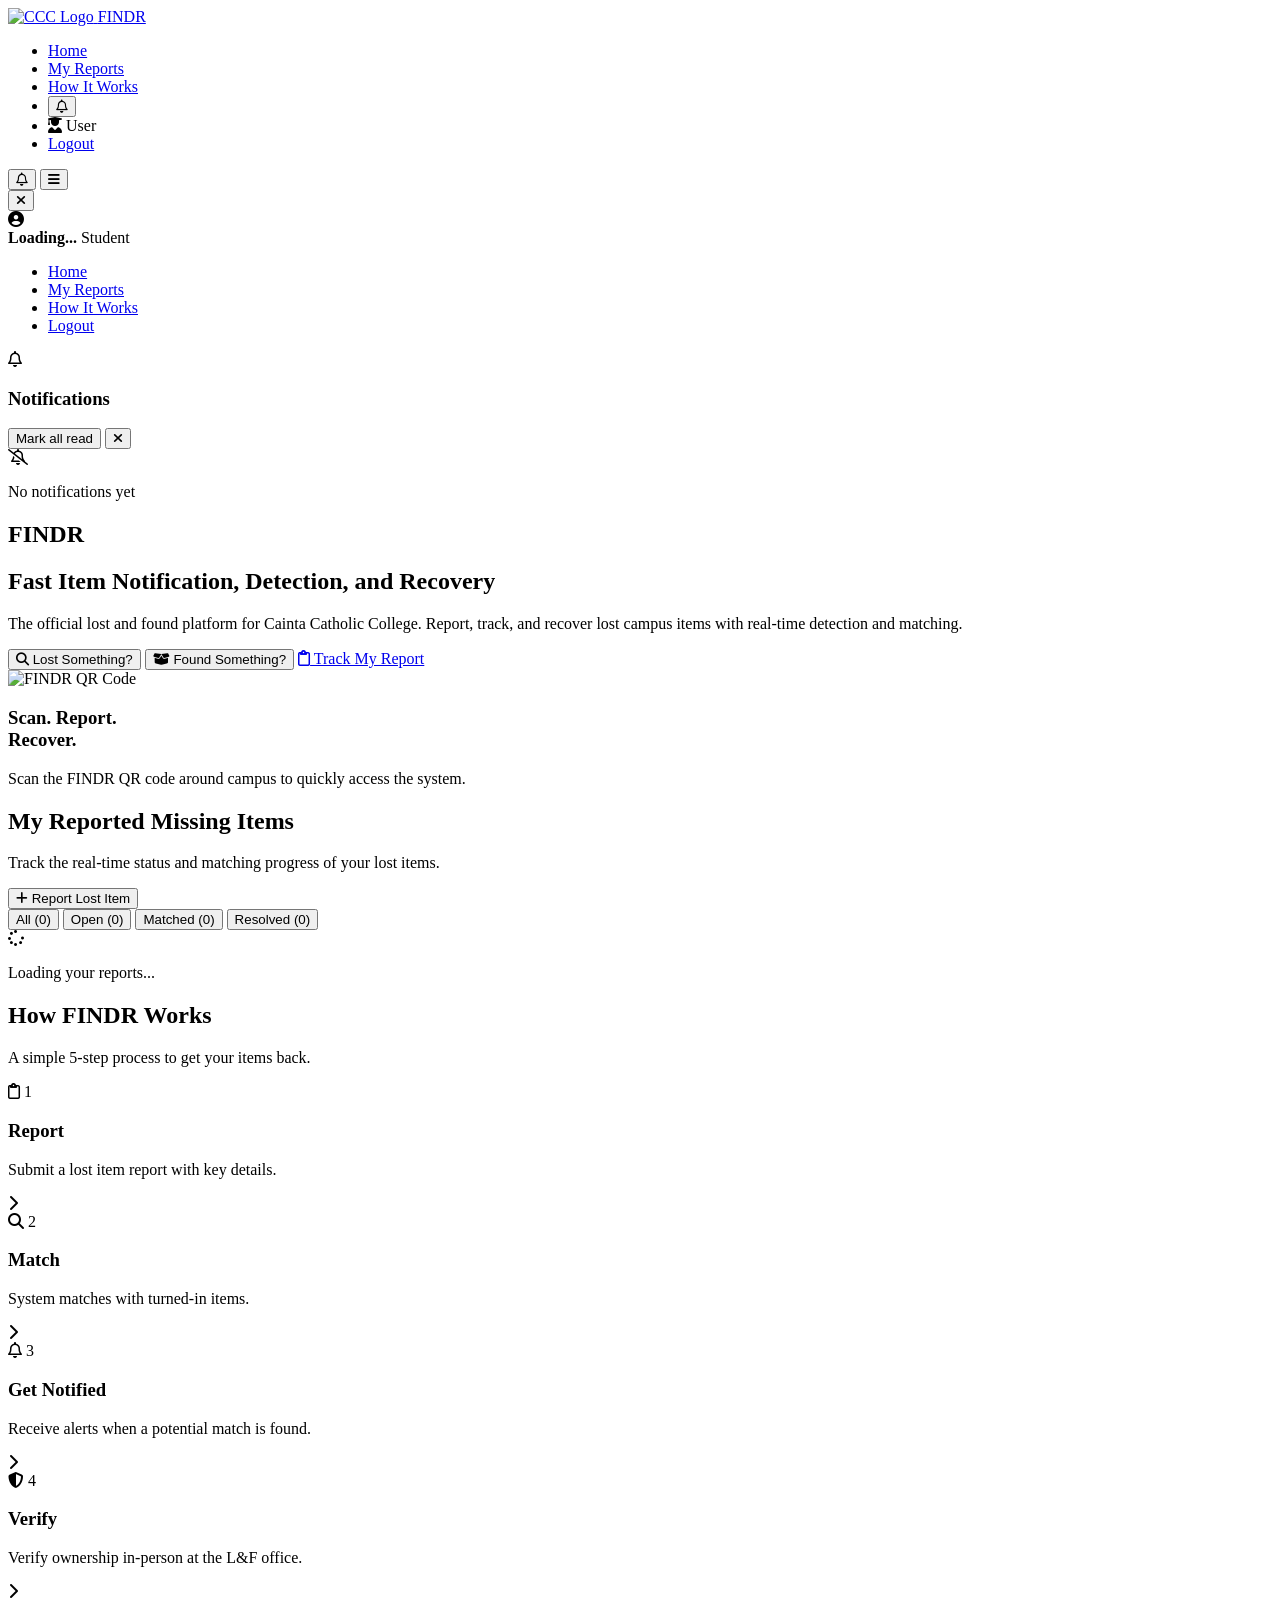
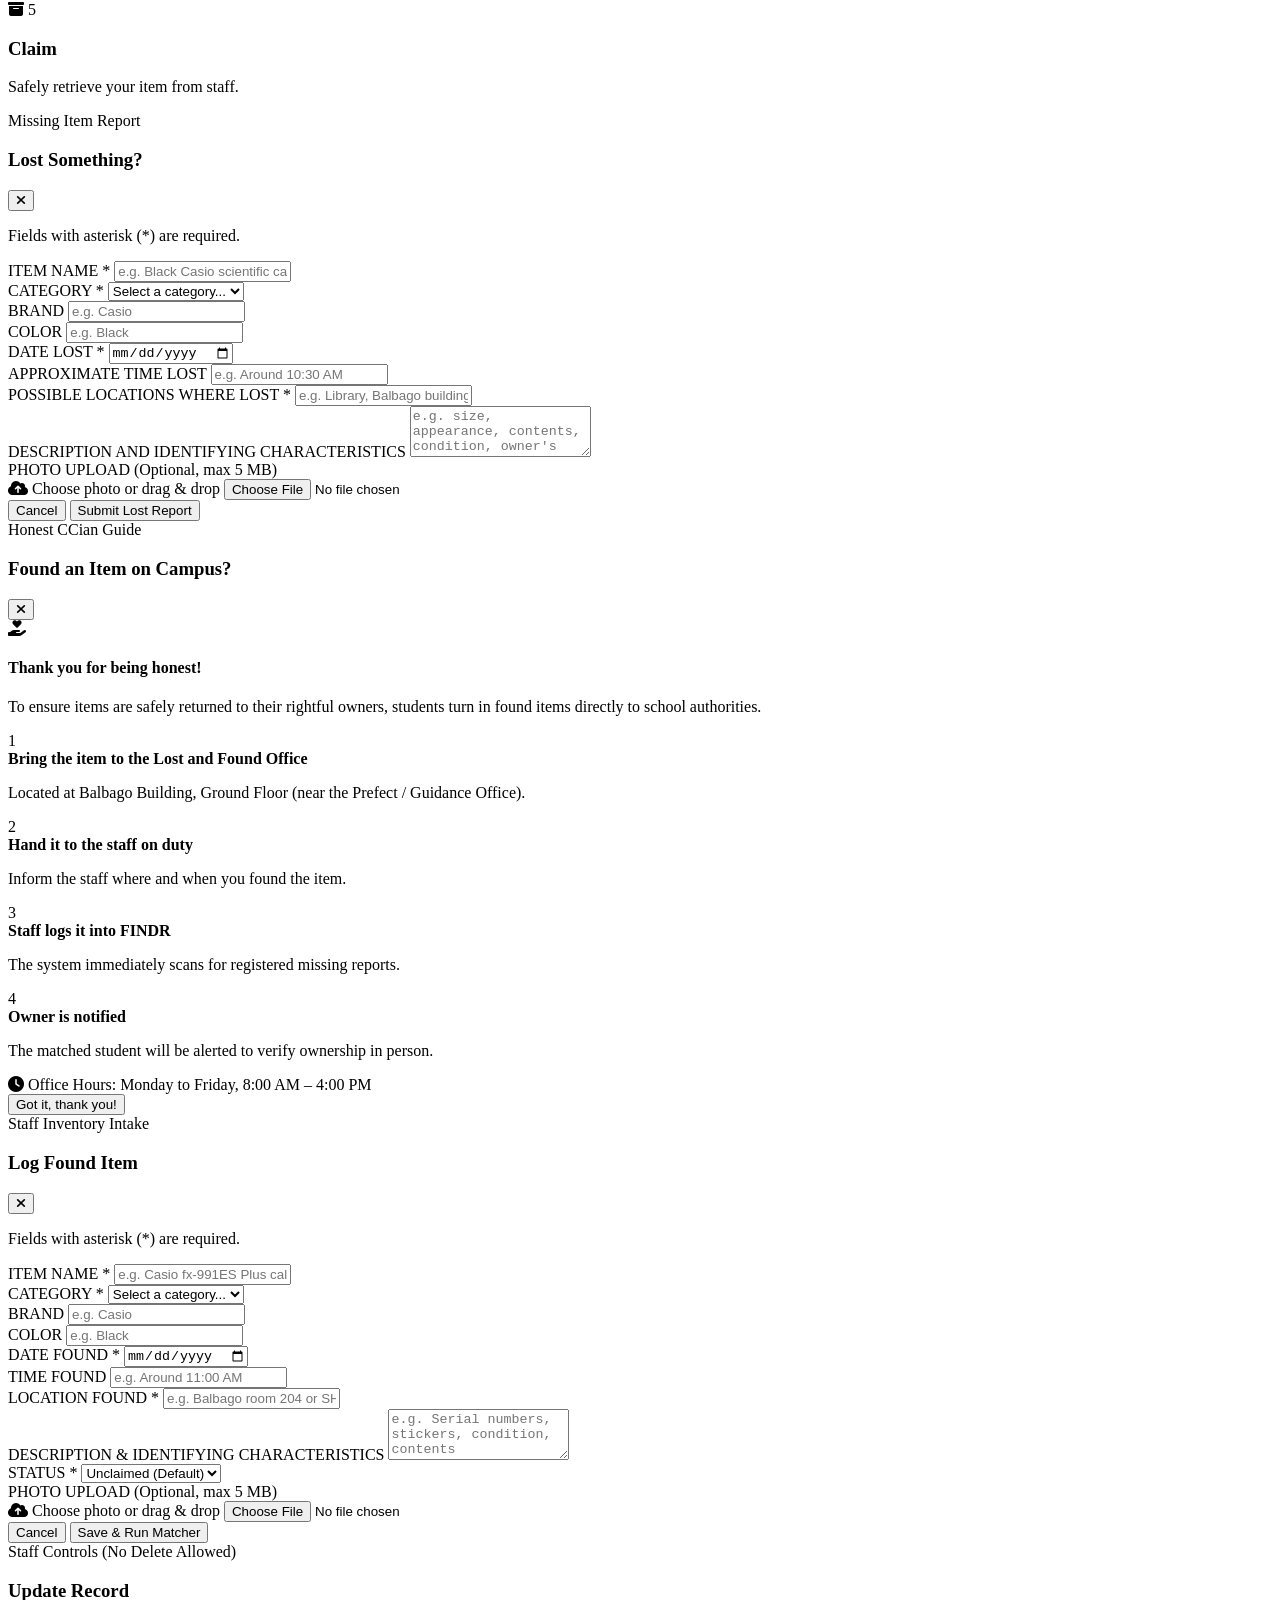
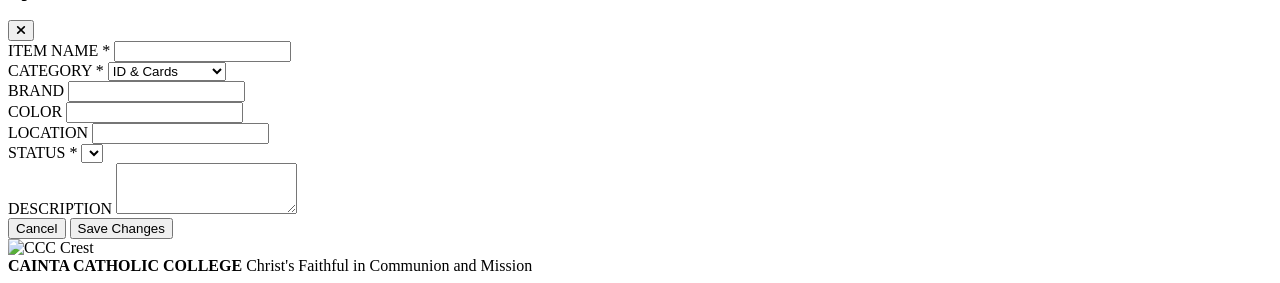
==== commit 26bfcf81: "feat(ui): apply obsidian charcoal & gold palette (zero blue), fix hub scroll, and clean footer" ====
--- a/frontend/dashboard/dashboard.html
+++ b/frontend/dashboard/dashboard.html
@@ -23,9 +23,8 @@
             <ul class="nav-links hide-on-mobile">
                 <li><a href="#home" class="active">Home</a></li>
                 <!-- Nav link dynamically labeled for student vs staff -->
-                <li><a href="#main-section" id="nav-main-link">My Reports</a></li>
+                <li><a href="#student-reports" id="nav-main-link">My Reports</a></li>
                 <li><a href="#how-it-works">How It Works</a></li>
-                <li><a href="#contact">Contact</a></li>
                 
                 <!-- Notification Bell -->
                 <li>
@@ -73,9 +72,8 @@
         </div>
         <ul class="sidebar-links">
             <li><a href="#home" onclick="toggleSidebar()">Home</a></li>
-            <li><a href="#main-section" id="sidebar-main-link" onclick="toggleSidebar()">My Reports</a></li>
+            <li><a href="#student-reports" id="sidebar-main-link" onclick="toggleSidebar()">My Reports</a></li>
             <li><a href="#how-it-works" onclick="toggleSidebar()">How It Works</a></li>
-            <li><a href="#contact" onclick="toggleSidebar()">Contact Us</a></li>
             <li><a href="#" id="sidebar-logout-btn" onclick="toggleSidebar()">Logout</a></li>
         </ul>
     </aside>
@@ -146,7 +144,7 @@
         <!-- VIEW 1: STUDENT VIEW (Default for Students) -->
         <!-- ========================================== -->
         <section class="reports-section" id="student-section">
-            <div class="section-container" id="main-section">
+            <div class="section-container" id="student-reports">
                 <div class="section-header-flex">
                     <div>
                         <h2 class="section-title">My Reported Missing Items</h2>
@@ -179,7 +177,7 @@
         <!-- VIEW 2: STAFF VIEW (Displayed for Staff)   -->
         <!-- ========================================== -->
         <section class="reports-section" id="staff-section" style="display: none;">
-            <div class="section-container">
+            <div class="section-container" id="staff-hub">
                 <div class="section-header-flex">
                     <div>
                         <h2 class="section-title">Staff Management Hub</h2>
@@ -193,7 +191,7 @@
                 <!-- Staff Statistics Overview -->
                 <div class="stats-grid">
                     <div class="stat-card">
-                        <div class="stat-icon stat-icon-blue">
+                        <div class="stat-icon stat-icon-charcoal">
                             <i class="fa-solid fa-box-open"></i>
                         </div>
                         <div>
@@ -749,7 +747,7 @@
     <div class="toast-container" id="toast-container"></div>
 
     <!-- Footer -->
-    <footer id="contact">
+    <footer>
         <div class="footer-container">
             <div class="footer-brand">
                 <img src="https://www.caintacatholiccollege.edu.ph/wp-content/uploads/2023/09/seal2-1.png" alt="CCC Crest">
@@ -758,12 +756,6 @@
                     <span>Christ's Faithful in Communion and Mission</span>
                 </div>
             </div>
-
-            <ul class="footer-links">
-                <li><a href="#privacy-policy">Privacy Policy</a></li>
-                <li><a href="#terms-of-use">Terms of Use</a></li>
-                <li><a href="#contact">Contact Us</a></li>
-            </ul>
         </div>
     </footer>
 
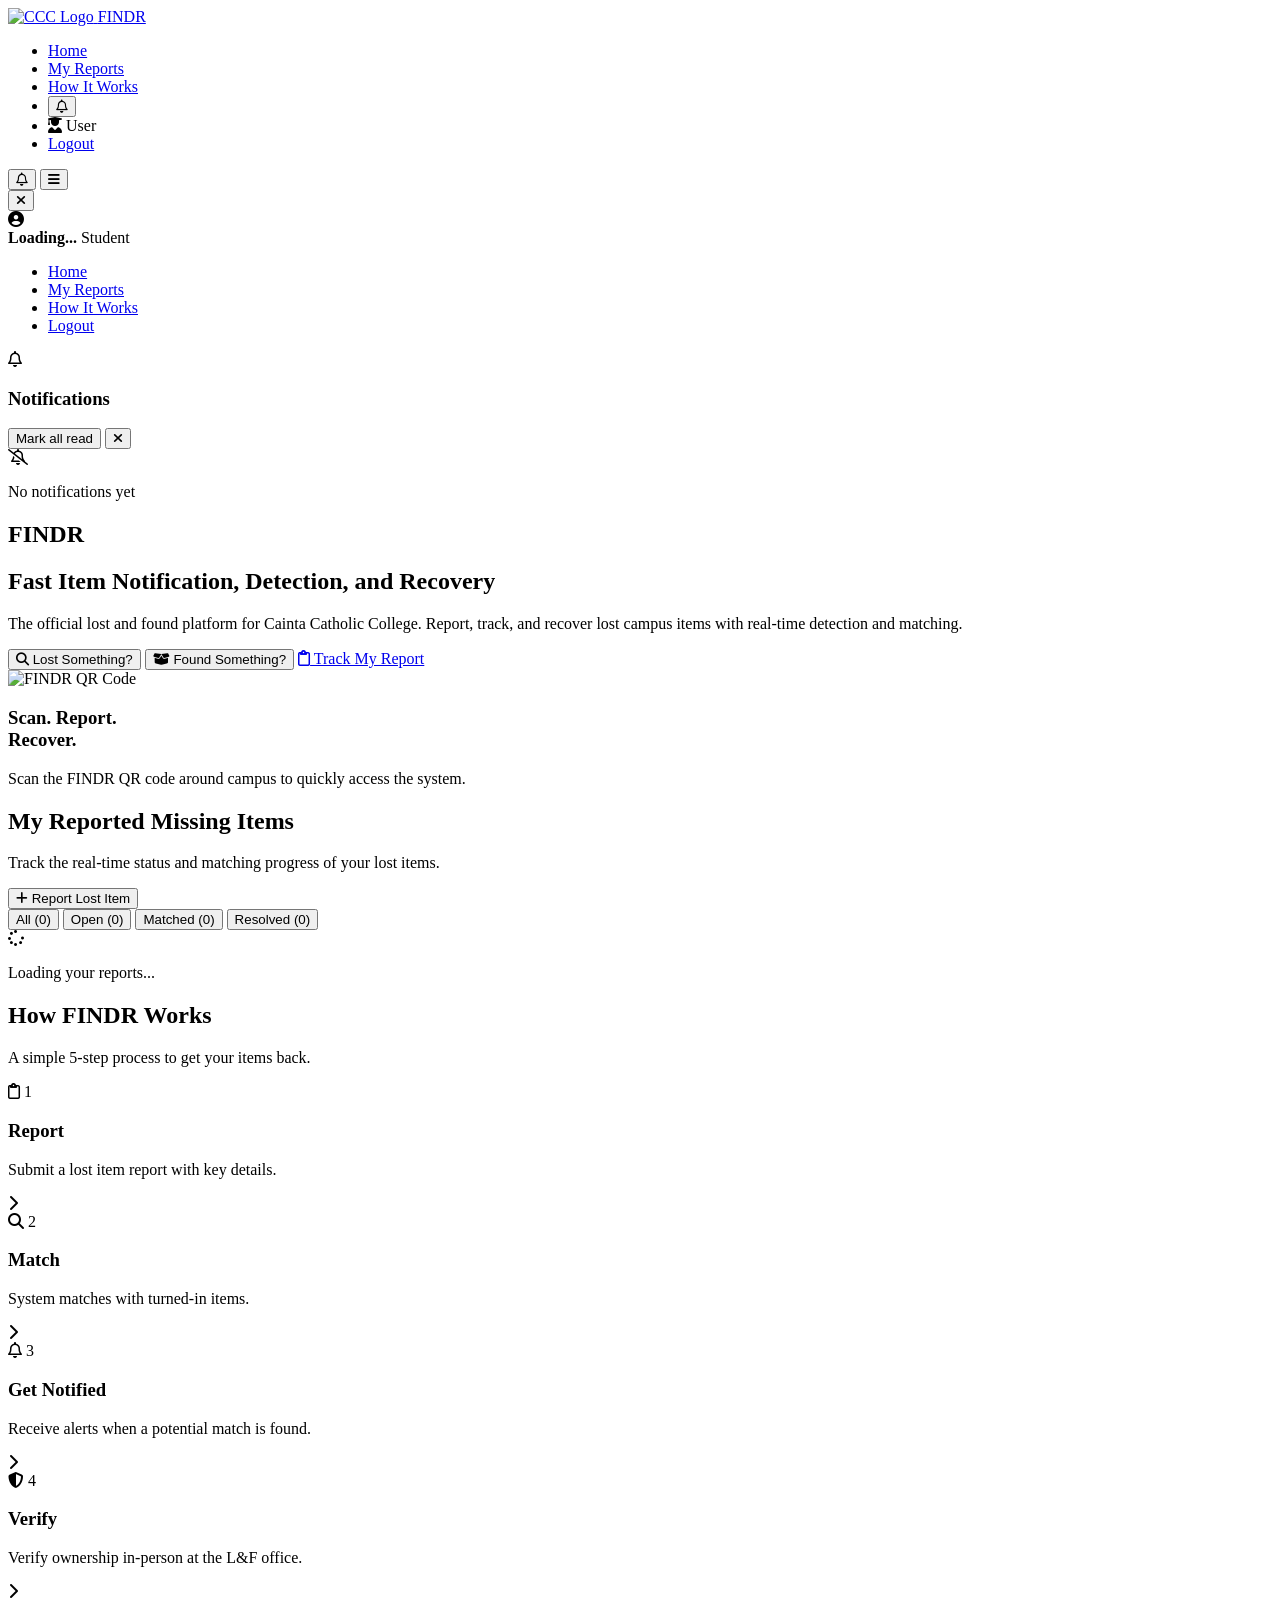
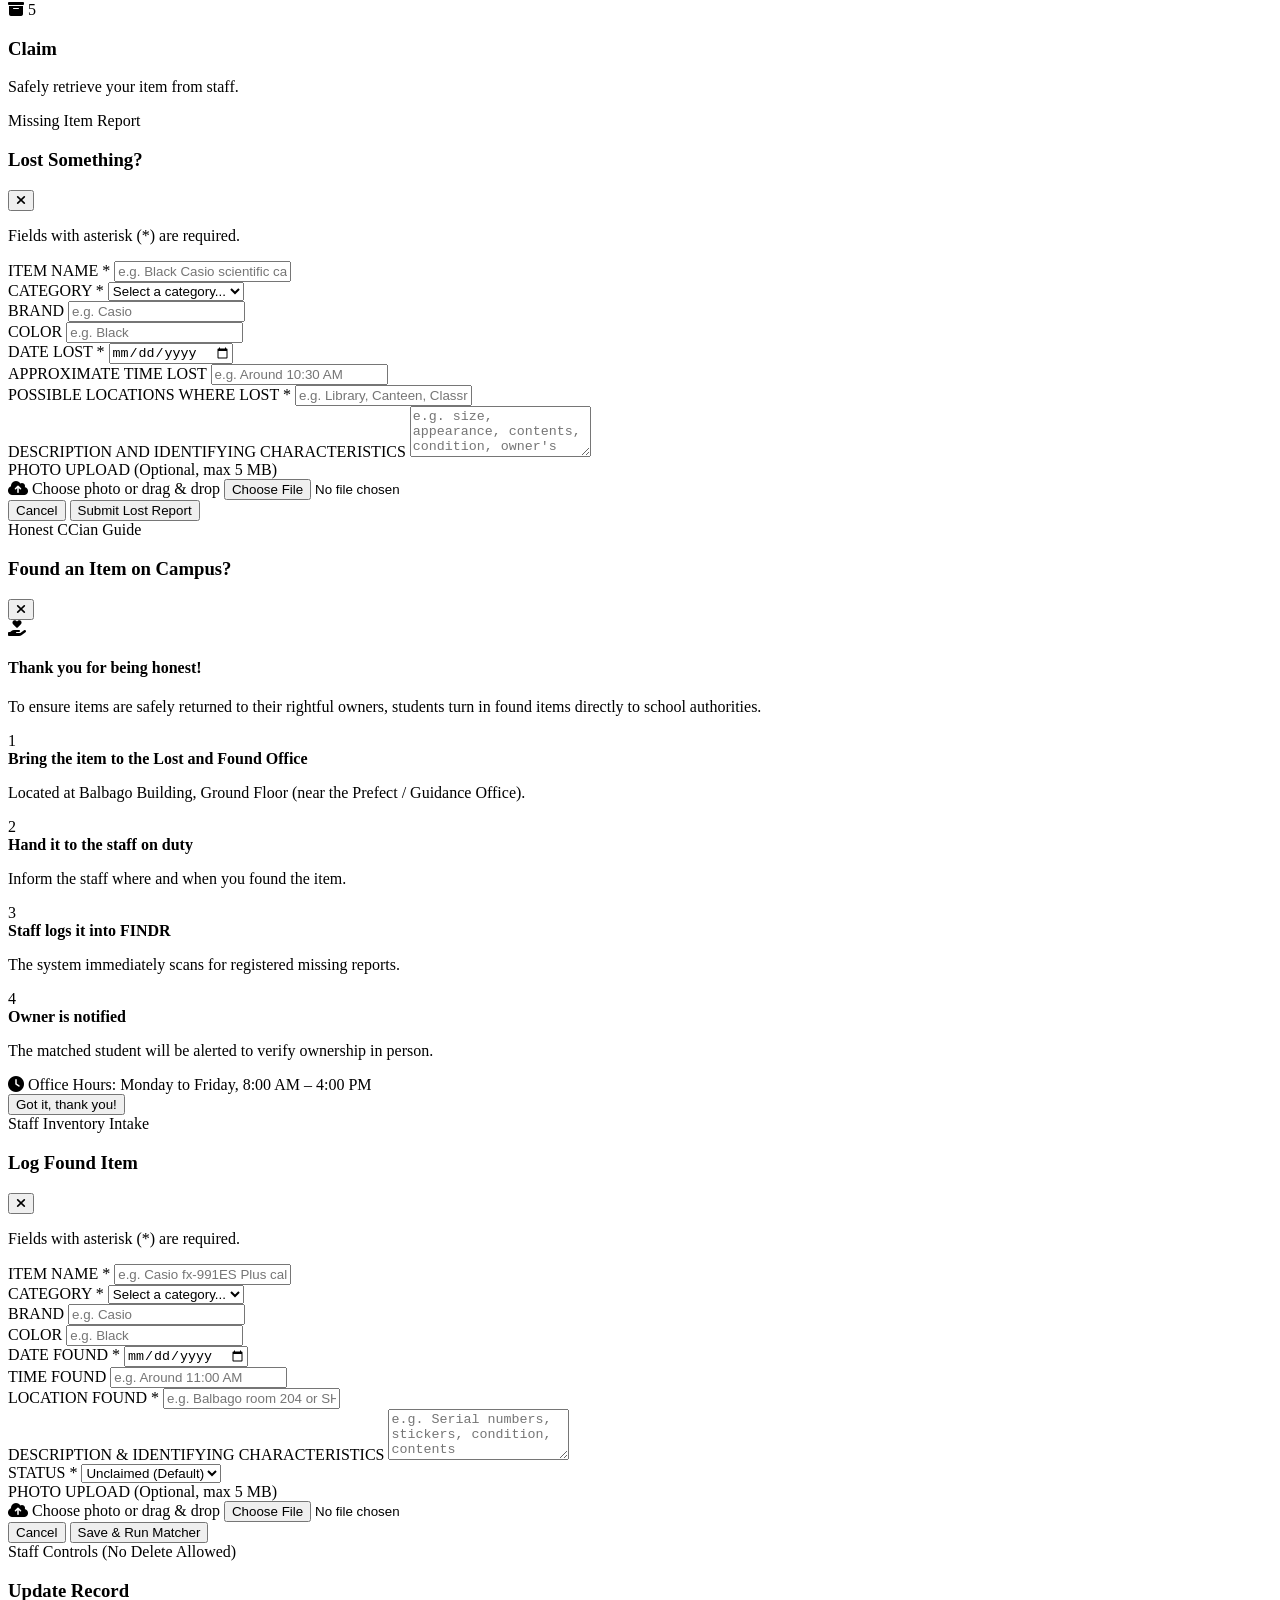
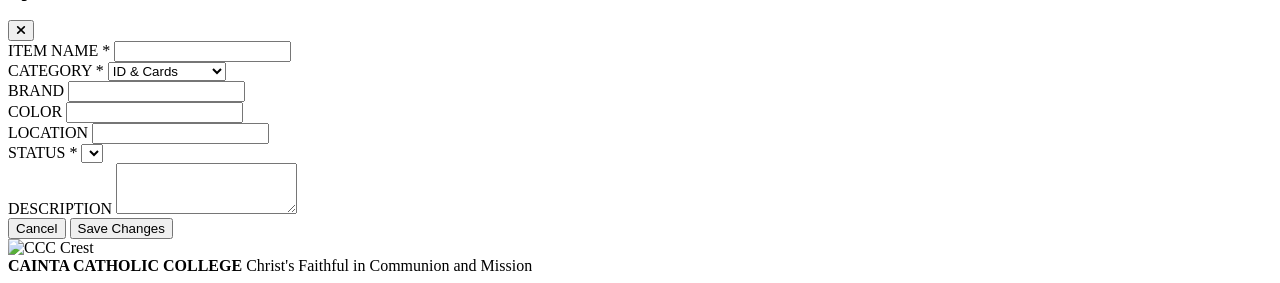
==== commit d96c0565: "fix(frontend): update placeholder for possible locations to 'e.g. Library, Canteen, Classroom'" ====
--- a/frontend/dashboard/dashboard.html
+++ b/frontend/dashboard/dashboard.html
@@ -472,7 +472,7 @@
 
                 <div class="form-group">
                     <label for="locations">POSSIBLE LOCATIONS WHERE LOST *</label>
-                    <input type="text" id="locations" name="locations" placeholder="e.g. Library, Balbago building, or Canteen" required>
+                    <input type="text" id="locations" name="locations" placeholder="e.g. Library, Canteen, Classroom" required>
                 </div>
 
                 <div class="form-group">
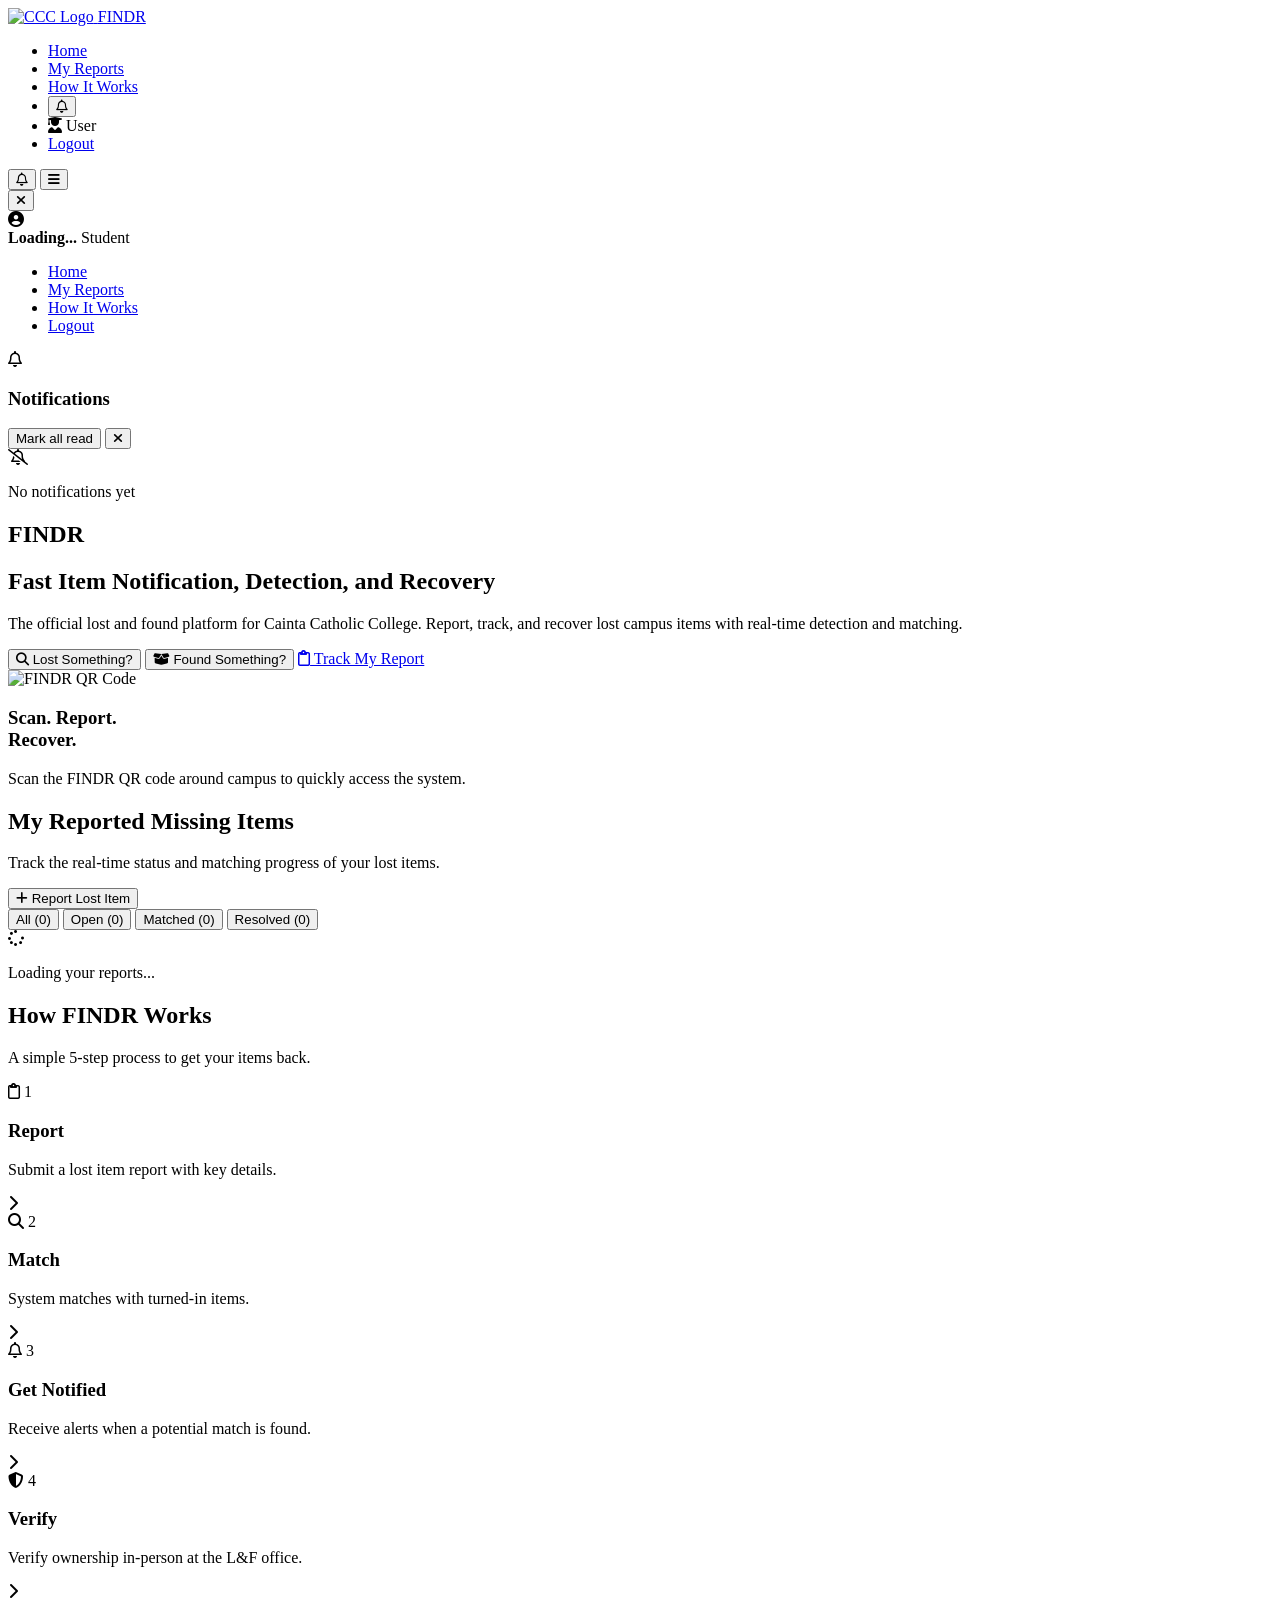
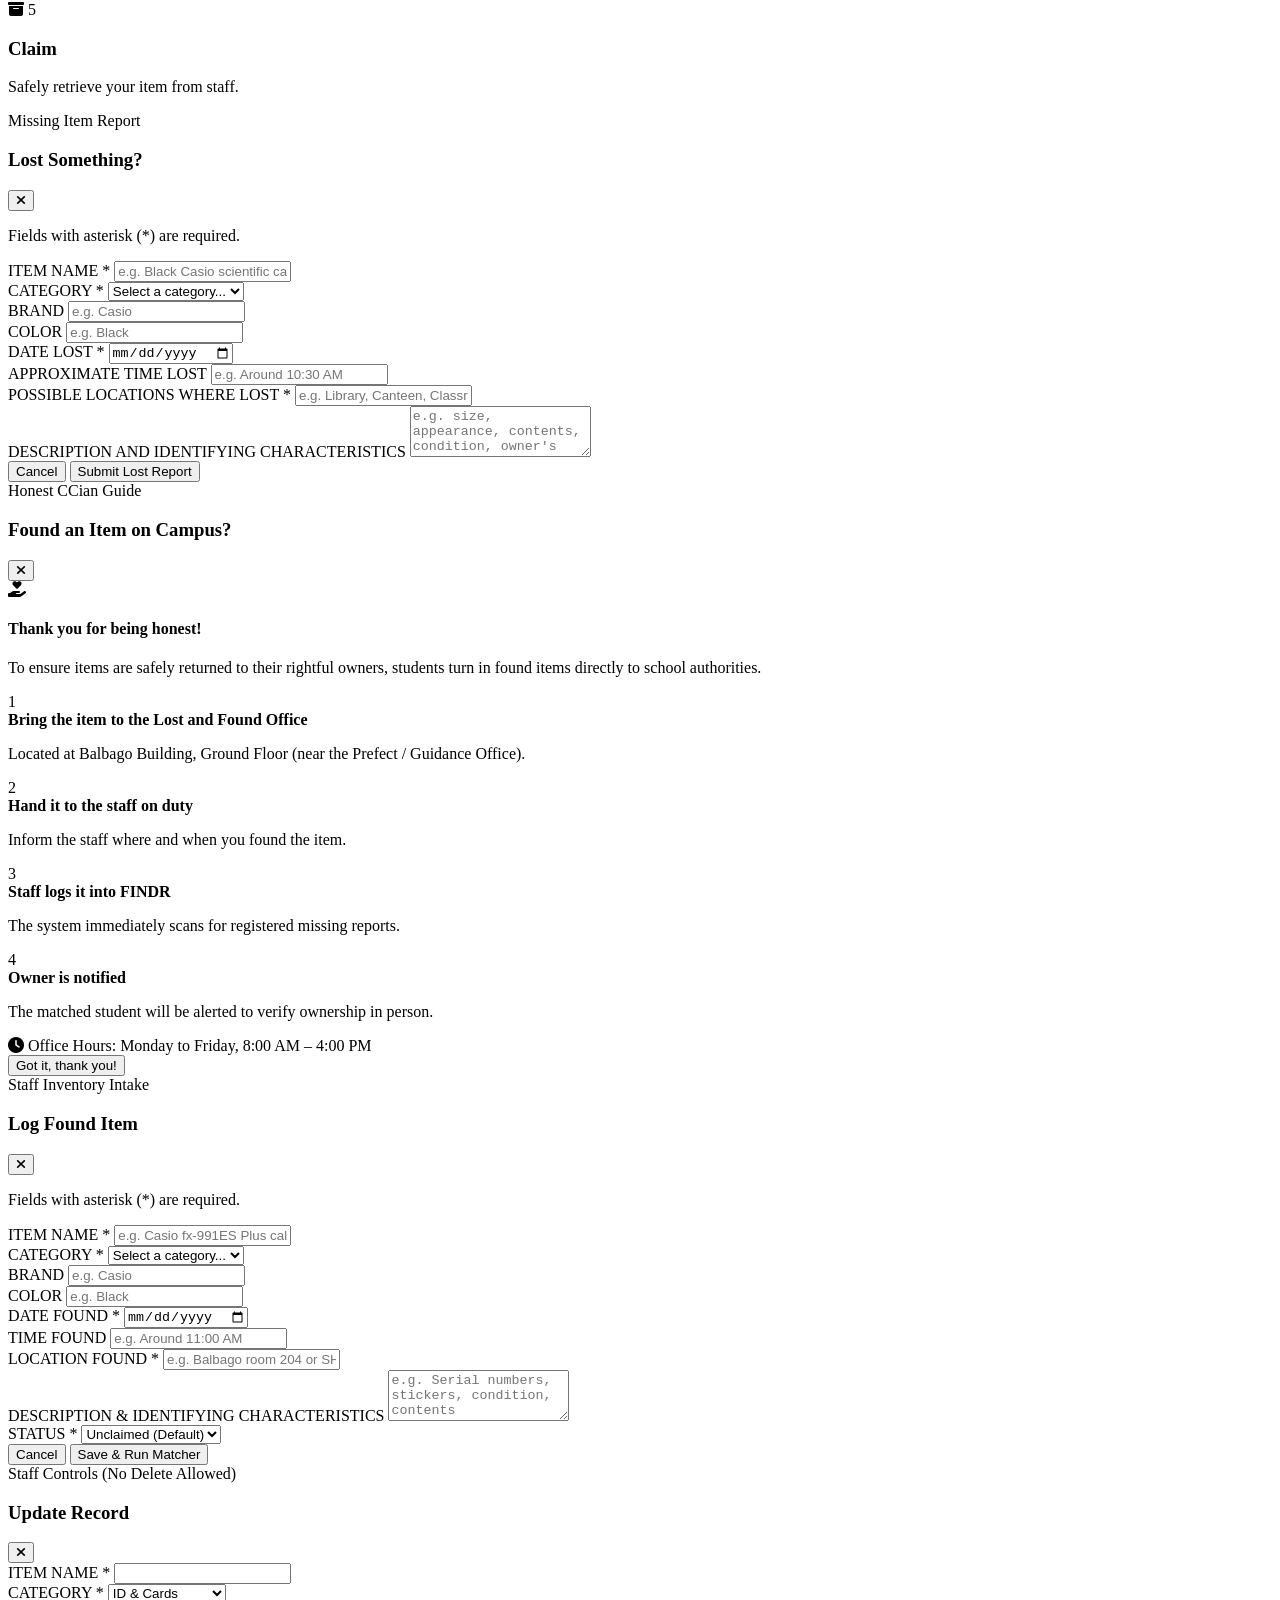
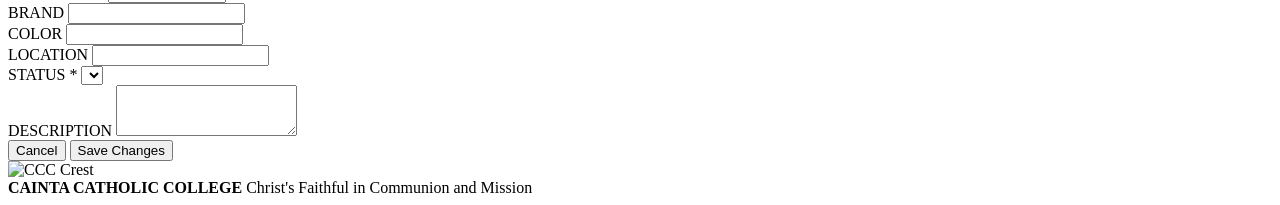
==== commit 19d5fcda: "feat: completely remove image upload feature, schema, endpoints, and frontend components" ====
--- a/frontend/dashboard/dashboard.html
+++ b/frontend/dashboard/dashboard.html
@@ -480,16 +480,6 @@
                     <textarea id="description" name="description" rows="3" placeholder="e.g. size, appearance, contents, condition, owner's initials, stickers, etc."></textarea>
                 </div>
 
-                <div class="form-group">
-                    <label for="photo">PHOTO UPLOAD (Optional, max 5 MB)</label>
-                    <div class="file-drop-area">
-                        <i class="fa-solid fa-cloud-arrow-up"></i>
-                        <span class="file-msg">Choose photo or drag & drop</span>
-                        <input type="file" id="photo" name="photo" accept=".jpg,.jpeg,.png,.webp,.gif">
-                    </div>
-                    <span id="file-name-preview" class="file-name-preview"></span>
-                </div>
-
                 <div class="modal-footer">
                     <button type="button" class="btn btn-secondary" id="cancel-lost-btn">Cancel</button>
                     <button type="submit" class="btn btn-dark" id="submit-lost-btn">
@@ -647,16 +637,6 @@
                     </select>
                 </div>
 
-                <div class="form-group">
-                    <label for="staff-photo">PHOTO UPLOAD (Optional, max 5 MB)</label>
-                    <div class="file-drop-area">
-                        <i class="fa-solid fa-cloud-arrow-up"></i>
-                        <span class="file-msg">Choose photo or drag & drop</span>
-                        <input type="file" id="staff-photo" name="photo" accept=".jpg,.jpeg,.png,.webp,.gif">
-                    </div>
-                    <span id="staff-file-name-preview" class="file-name-preview"></span>
-                </div>
-
                 <div class="modal-footer">
                     <button type="button" class="btn btn-secondary" id="cancel-staff-found-btn">Cancel</button>
                     <button type="submit" class="btn btn-yellow" id="submit-staff-found-btn">
